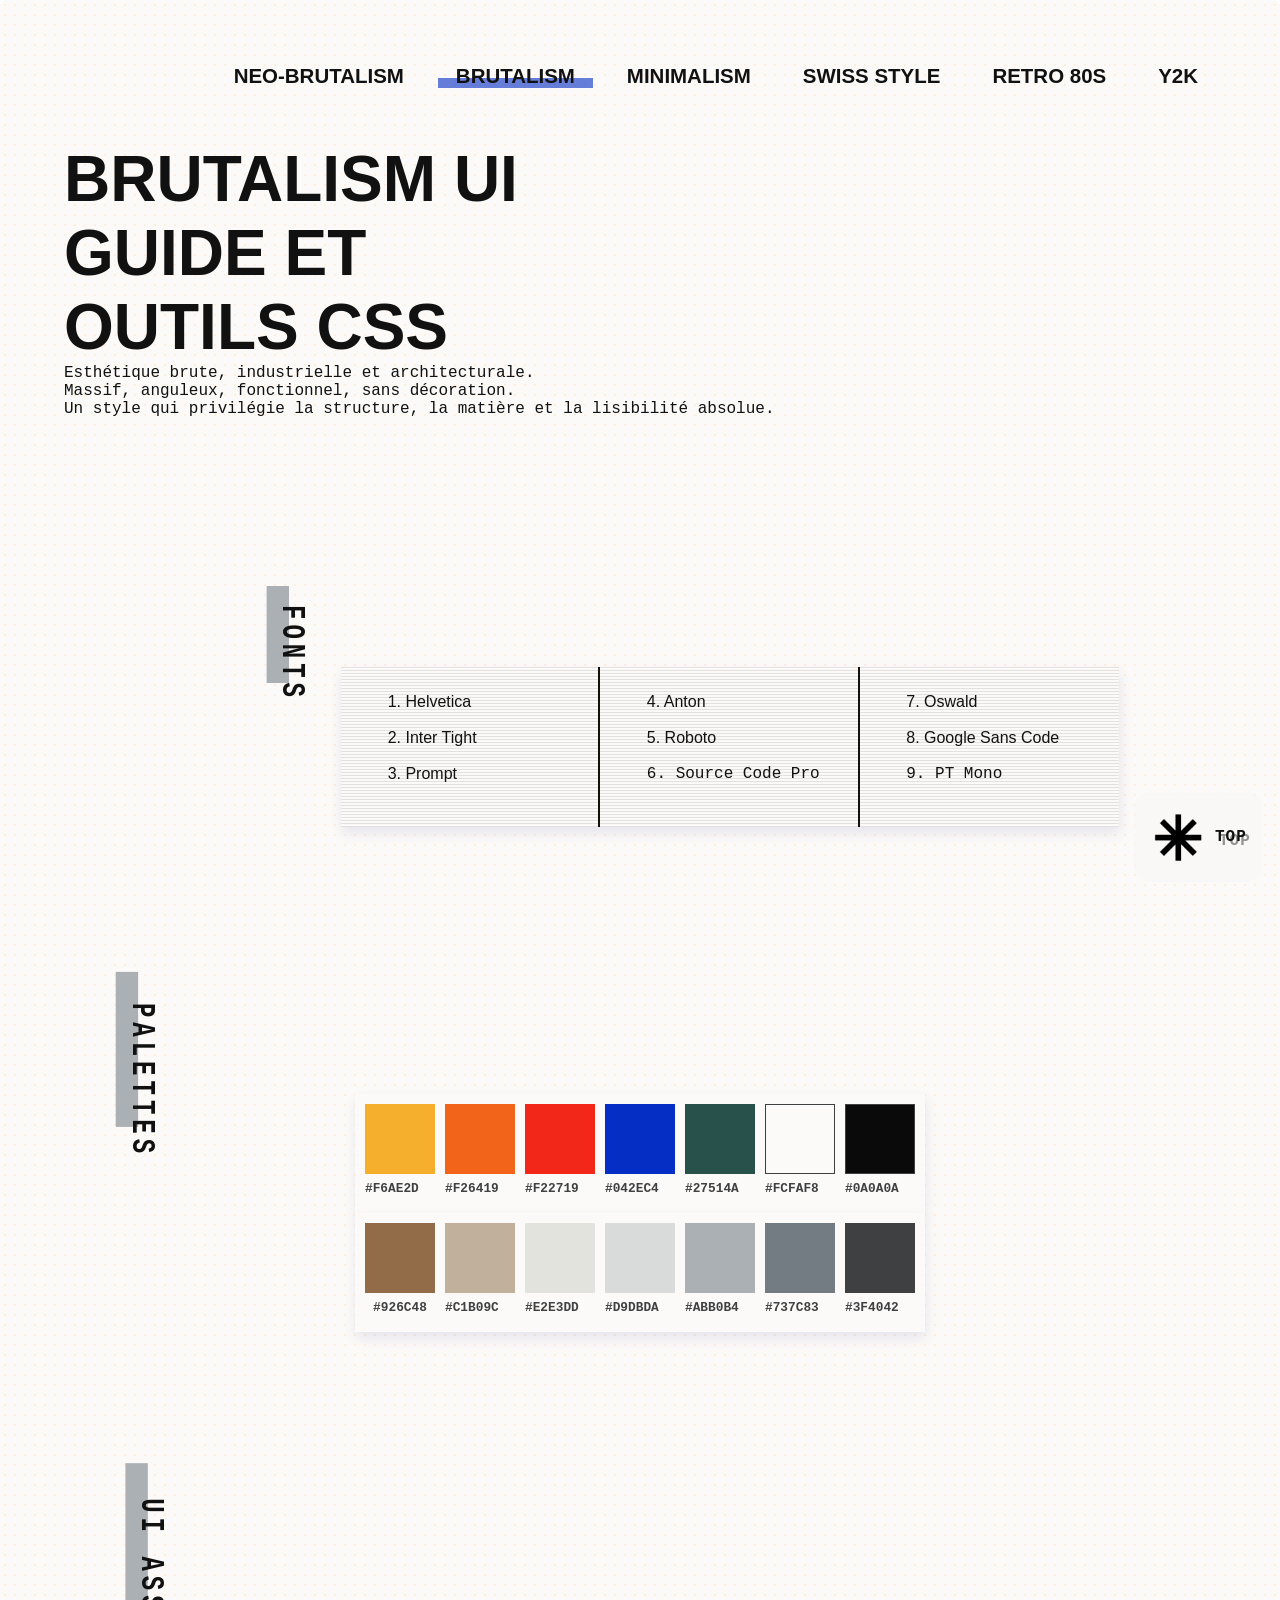
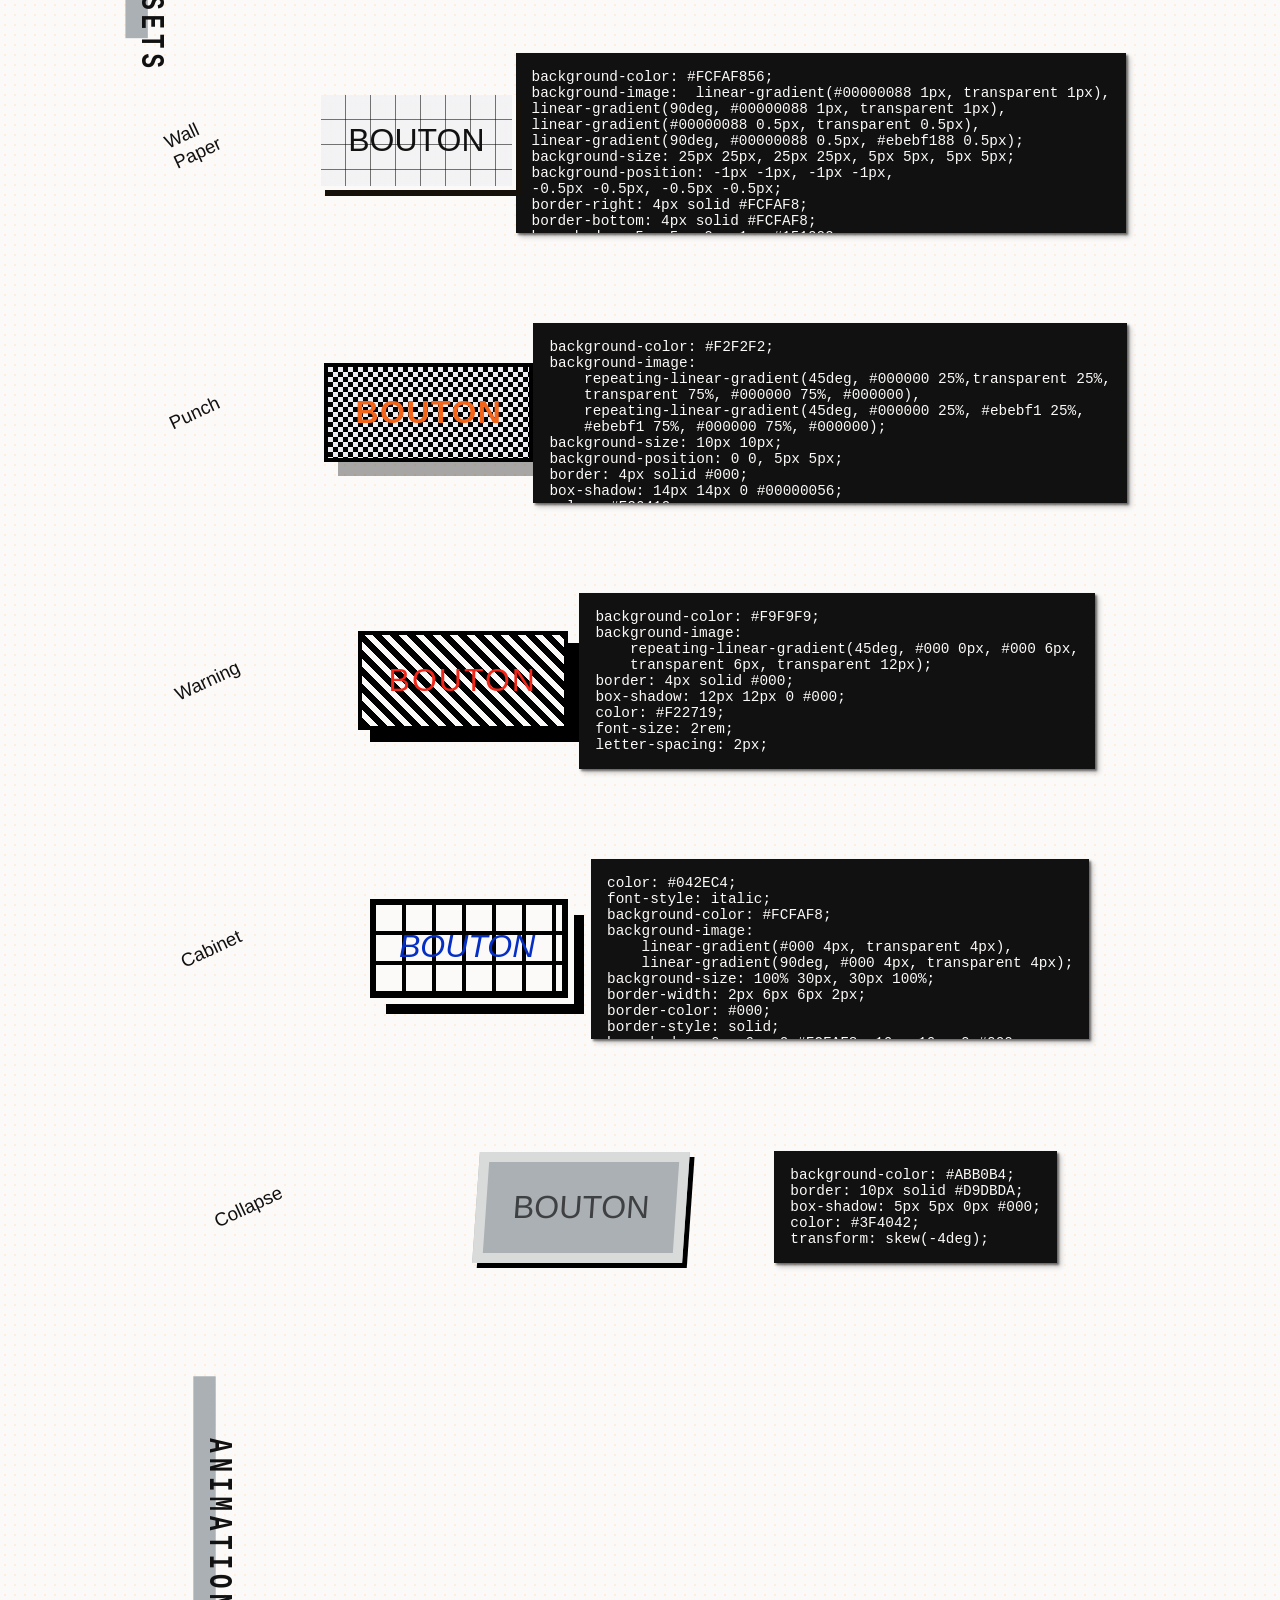
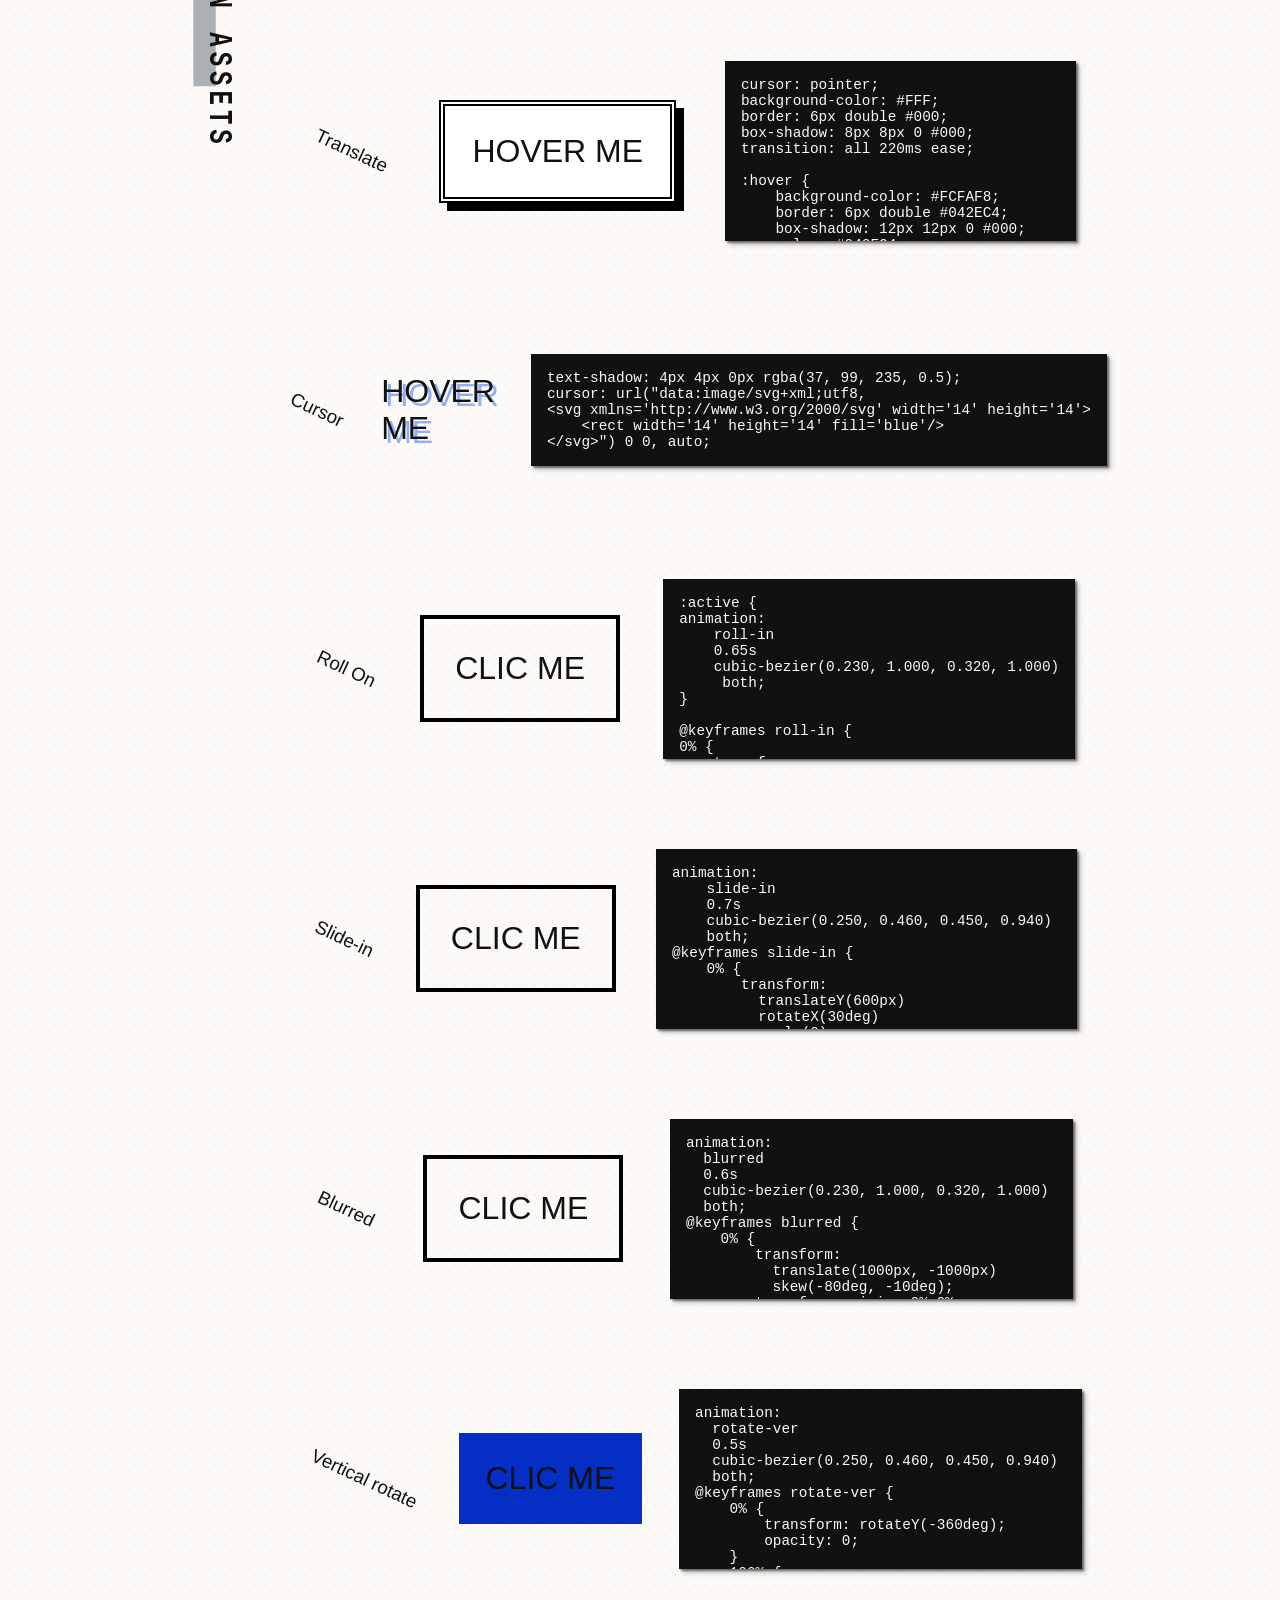
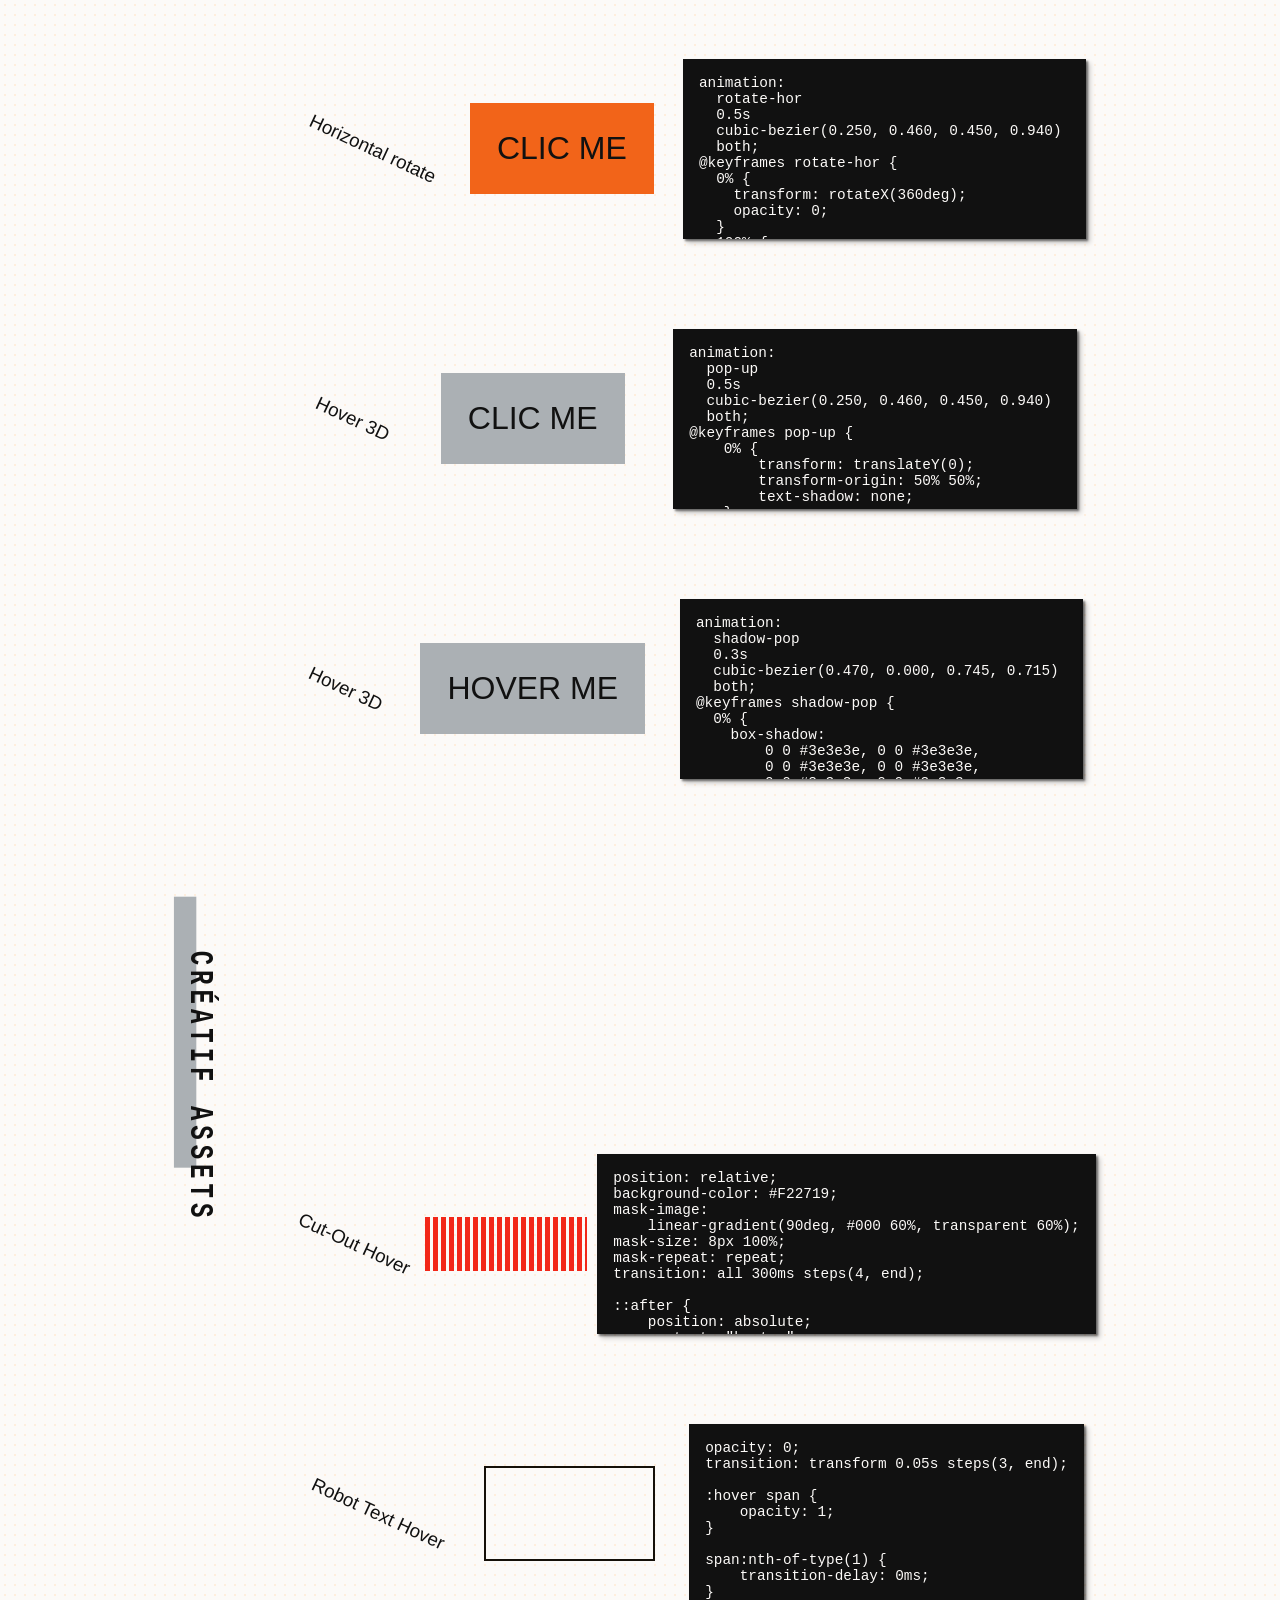
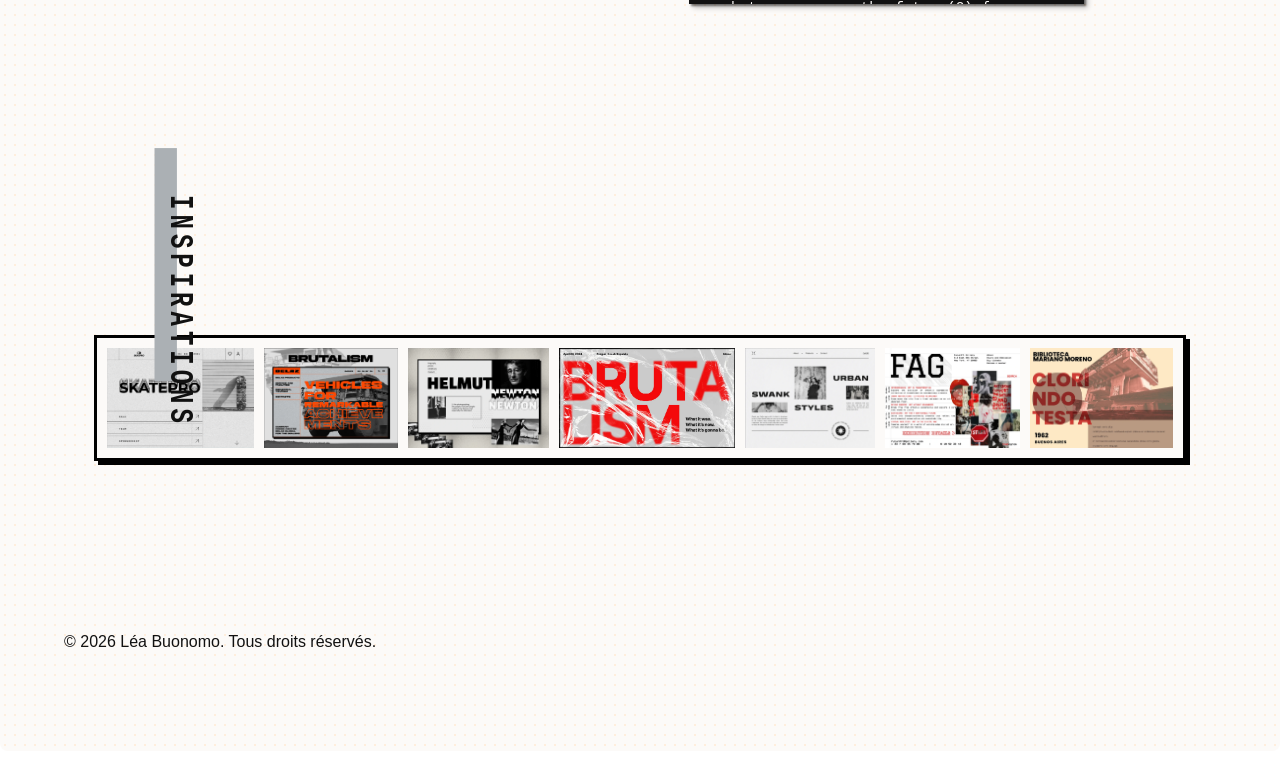
==== brutalism/brutalism.html @ 37f57606 "Première version" ====
<!DOCTYPE html>
<html lang="fr">
<head>
    <meta charset="UTF-8">
    <meta name="viewport" content="width=device-width, initial-scale=1.0">
    <meta name="referrer" content="strict-origin-when-cross-origin">

    <meta http-equiv="X-XSS-Protection" content="1; mode=block">
    <meta http-equiv="Content-Security-Policy" content="default-src 'self'; img-src 'self' data: https:; style-src 'self' 'unsafe-inline' https://fonts.googleapis.com; font-src 'self' https://fonts.gstatic.com; script-src 'self' 'unsafe-inline';">
    <meta http-equiv="X-Frame-Options" content="DENY">
    <meta http-equiv="X-Content-Type-Options" content="nosniff">

    <!-- SEO -->
    <meta name="description" content="Guide Brutalism pour webdesigners et developpeurs. Fonts massives, palettes industrielles, UI assets en CSS, animations brutales, motifs geometriques et section inspiration pour creer des interfaces brutes, structurees et impactantes.">
    <meta name="keywords" content="brutalism, brutalism css, brutalism ui, brutalism design, brutalist ui, brutalist css, design system brutalism">
    <meta name="robots" content="index, follow">
    <meta name="author" content="Lea Buonomo">

    <script type="application/ld+json">
    {
        "@context": "https://schema.org",
        "@type": "WebPage",
        "name": "Brutalism Design Guide",
        "description": "Guide Brutalism pour webdesigners et developpeurs. Fonts massives, palettes industrielles, UI assets en CSS, animations brutales, motifs geometriques et section inspiration pour creer des interfaces brutes, structurees et impactantes.",
        "url": ""
    }
    </script>

    <!-- Open Graph -->
    <meta property="og:title" content="Brutalism Design Guide">
    <meta property="og:description" content="Ressource complete pour webdesigners et developpeurs. Typographies, palettes, UI et principes du style Brutalism.">
    <meta property="og:type" content="website">
    <meta property="og:image" content="../assets/preview-brutalism.jpg">
    <!-- Twitter Card -->
    <meta name="twitter:card" content="summary_large_image">

    <!-- Favicon -->
    <link rel="icon" type="image/webp" href="../assets/apple-touch-icon.webp">
    
    <!-- Preconnexion Google Fonts -->
    <link rel="preconnect" href="https://fonts.googleapis.com">
    <link rel="preconnect" href="https://fonts.gstatic.com" crossorigin>
    <!-- Google Fonts -->
    <link href="https://fonts.googleapis.com/css2?family=Google+Sans+Code:wght@300..800&family=Inter+Tight:wght@100..900&family=Prompt:wght@100..900&family=Anton&family=Roboto:wght@100..900&family=Source+Code+Pro:wght@200..900&family=Oswald:wght@200..700&family=PT+Mono&display=swap" rel="stylesheet">

    <link rel="stylesheet" href="../style.css">
    <link rel="stylesheet" href="../brutalism/brutalismVariables.css">
    <link rel="stylesheet" href="../brutalism/brutalism.css">
    <title>Brutalism UI Guide et outils CSS</title>
</head>
<body>
    <a href="#main" class="skip-link">Aller au contenu</a>

    <div id="top" class="site-container brutalism-container">
        <nav role="navigation" aria-label="Navigation principale">
            <div class="return">
                <a class="text-shadow" href="#top" aria-label="Retour à l’accueil">
                    <div class="inser-abstract">
                        <img src="../assets/cursor/boop7.png" alt="abstract" aria-hidden="true">
                    </div>Top
                </a>
            </div>
            <ul>
                <li class="nav-li"><a href="../index.html" rel="noopener noreferrer">Neo-Brutalism</a></li>
                <li class="nav-li stabilo"><a href="../brutalism/brutalism.html" rel="noopener noreferrer" aria-current="page">Brutalism</a></li>
                <li class="nav-li"><a href="../minimalism/minimalism.html" rel="noopener noreferrer">Minimalism</a></li>
                <li class="nav-li"><a href="../swissStyle/swissStyle.html" rel="noopener noreferrer">Swiss Style</a></li>
                <li class="nav-li"><a href="../retro/retro.html" rel="noopener noreferrer">Retro 80s</a></li>
                <li class="nav-li"><a href="../y2k/y2k.html" rel="noopener noreferrer">Y2K</a></li>
            </ul>
        </nav>

        <main class="main" id="main" role="main">
            <header class="header" id="content">
                <h1 class="header-title">Brutalism UI Guide et outils CSS</h1>
                <p class="header-description">Esthétique brute, industrielle et architecturale.</p>
                <p class="header-description">Massif, anguleux, fonctionnel, sans décoration.</p>
                <p class="header-description">Un style qui privilégie la structure, la matière et la lisibilité absolue.</p>
            </header>

            <!-- FONTS -->
            <section class="section-fonts">
                <h2 class="section-title-brutalism stabilo-title">Fonts</h2>
                <div class="grid-font">
                    <!-- x3 cols -->
                    <div class="setOne">
                        <ul>
                            <li class="setOne-li helvetica">1. Helvetica</li>
                            <li class="setOne-li montserrat">2. Inter Tight</li>
                            <li class="setOne-li proxima">3. Prompt</li>
                        </ul>
                    </div>

                    <div class="setTwo">
                        <ul>
                            <li class="setTwo-li anton">4. Anton</li>
                            <li class="setTwo-li roboto">5. Roboto</li>
                            <li class="setTwo-li sourcePro">6. Source Code Pro</li>
                        </ul>
                    </div>

                    <div class="setThree">
                        <ul>
                            <li class="setThree-li oswald">7. Oswald</li>
                            <li class="setThree-li dmSans">8. Google Sans Code</li>
                            <li class="setThree-li ptMono">9. PT Mono</li>
                        </ul>
                    </div>
                </div>
            </section>

            <!-- PALETTES -->
            <section class="section-palettes">
                <h2 class="section-title-brutalism stabilo-title">Palettes</h2>

                <div class="grid-palettes grid-palettes-bis">
                    <div class="color-F6AE2D">
                        <div class="square-color" aria-hidden="true"></div>
                        <h3 class="title-color">#F6AE2D</h3>
                    </div>

                    <div class="color-F26419">
                        <div class="square-color" aria-hidden="true"></div>
                        <h3 class="title-color">#F26419</h3>
                    </div>

                    <div class="color-F22719">
                        <div class="square-color" aria-hidden="true"></div>
                        <h3 class="title-color">#F22719</h3>
                    </div>

                    <div class="color-042EC4">
                        <div class="square-color" aria-hidden="true"></div>
                        <h3 class="title-color">#042EC4</h3>
                    </div>

                    <div class="color-27514A">
                        <div class="square-color" aria-hidden="true"></div>
                        <h3 class="title-color">#27514A</h3>
                    </div>

                    <div class="color-FCFAF8">
                        <div class="square-color" aria-hidden="true"></div>
                        <h3 class="title-color">#FCFAF8</h3>
                    </div>

                    <div class="color-0A0A0A">
                        <div class="square-color" aria-hidden="true"></div>
                        <h3 class="title-color">#0A0A0A</h3>
                    </div>
                </div>

                <div class="grid-palettes">
                    <!-- une ligne -->
                    <div class="color-926C48 box-color">
                        <div class="square-color" aria-hidden="true"></div>
                        <h3 class="title-color">#926C48</h3>
                    </div>

                    <div class="color-C1B09C">
                        <div class="square-color" aria-hidden="true"></div>
                        <h3 class="title-color">#C1B09C</h3>
                    </div>

                    <div class="color-E2E3DD">
                        <div class="square-color" aria-hidden="true"></div>
                        <h3 class="title-color">#E2E3DD</h3>
                    </div>

                    <div class="color-D9DBDA">
                        <div class="square-color" aria-hidden="true"></div>
                        <h3 class="title-color">#D9DBDA</h3>
                    </div>

                    <div class="color-ABB0B4">
                        <div class="square-color" aria-hidden="true"></div>
                        <h3 class="title-color">#ABB0B4</h3>
                    </div>

                    <div class="color-737C83">
                        <div class="square-color" aria-hidden="true"></div>
                        <h3 class="title-color">#737C83</h3>
                    </div>

                    <div class="color-3F4042">
                        <div class="square-color" aria-hidden="true"></div>
                        <h3 class="title-color">#3F4042</h3>
                    </div>
                </div>
            </section>
            
            <!-- UI ASSETS -->
            <section class="section-UI">
                <h2 class="section-title-brutalism stabilo-title">UI Assets</h2>
                <!-- Paper -->
                <div class="container-code">
                    <h3 class="manrope">Wall Paper</h3>
                    <div class="wall-paper wall">Bouton</div>
                    <pre class="code-ui">background-color: #FCFAF856;
background-image:  linear-gradient(#00000088 1px, transparent 1px),
linear-gradient(90deg, #00000088 1px, transparent 1px),
linear-gradient(#00000088 0.5px, transparent 0.5px),
linear-gradient(90deg, #00000088 0.5px, #ebebf188 0.5px);
background-size: 25px 25px, 25px 25px, 5px 5px, 5px 5px;
background-position: -1px -1px, -1px -1px,
-0.5px -0.5px, -0.5px -0.5px;
border-right: 4px solid #FCFAF8;
border-bottom: 4px solid #FCFAF8;
box-shadow: 5px 5px 0px 1px #151009;
-webkit-backdrop-filter: blur(4px);
backdrop-filter: blur(4px);</pre>
                </div>

                <!-- Punch -->
                <div class="container-code">
                    <h3 class="manrope">Punch</h3>
                    <div class="wall-punch wall">Bouton</div>
                    <pre class="code-ui">background-color: #F2F2F2;
background-image:
    repeating-linear-gradient(45deg, #000000 25%,transparent 25%,
    transparent 75%, #000000 75%, #000000),
    repeating-linear-gradient(45deg, #000000 25%, #ebebf1 25%,
    #ebebf1 75%, #000000 75%, #000000);
background-size: 10px 10px;
background-position: 0 0, 5px 5px;
border: 4px solid #000;
box-shadow: 14px 14px 0 #00000056;
color: #F26419;</pre>
                </div>

                <!-- Warning -->
                <div class="container-code">
                    <h3 class="manrope">Warning</h3>
                    <div class="wall-warning wall">Bouton</div>
                    <pre class="code-ui">background-color: #F9F9F9;
background-image:
    repeating-linear-gradient(45deg, #000 0px, #000 6px,
    transparent 6px, transparent 12px);
border: 4px solid #000;
box-shadow: 12px 12px 0 #000;
color: #F22719;
font-size: 2rem;
letter-spacing: 2px;</pre>
                </div>

                <!-- Cabinet -->
                <div class="container-code">
                    <h3 class="manrope">Cabinet</h3>
                    <div class="wall-cabinet wall">Bouton</div>
                    <pre class="code-ui">color: #042EC4;
font-style: italic;
background-color: #FCFAF8;
background-image:
    linear-gradient(#000 4px, transparent 4px),
    linear-gradient(90deg, #000 4px, transparent 4px);
background-size: 100% 30px, 30px 100%;
border-width: 2px 6px 6px 2px;
border-color: #000;
border-style: solid;
box-shadow: 6px 6px 0 #FCFAF8, 16px 16px 0 #000;</pre>
                </div>

                <!-- Collapse -->
                <div class="container-code">
                    <h3 class="manrope">Collapse</h3>
                    <div class="wall-collapse wall">Bouton</div>
                    <pre class="code-ui">background-color: #ABB0B4;
border: 10px solid #D9DBDA;
box-shadow: 5px 5px 0px #000;
color: #3F4042;
transform: skew(-4deg);</pre>
                </div>
            </section>

            <!-- ANIMATION ASSETS -->
            <section class="section-animation">
                <h2 class="section-title-brutalism stabilo-title">Animation Assets</h2>
                <!-- Translate -->
                <div class="container-code">
                    <h3>Translate</h3>
                    <div class="wall-translate wall">Hover me</div>
                    <pre class="code-ui">cursor: pointer;
background-color: #FFF;
border: 6px double #000;
box-shadow: 8px 8px 0 #000;
transition: all 220ms ease;

:hover {
    background-color: #FCFAF8;
    border: 6px double #042EC4;
    box-shadow: 12px 12px 0 #000;
    color: #042EC4;
    transform: translate(-2px, -2px);
}</pre>
                </div>

                <!-- Cursor -->
                <div class="container-code">
                    <h3 class="manrope">Cursor</h3>
                    <div class="wall-cursor wall">Hover me</div>
                    <pre class="code-ui">text-shadow: 4px 4px 0px rgba(37, 99, 235, 0.5);
cursor: url("data:image/svg+xml;utf8,
&lt;svg xmlns='http://www.w3.org/2000/svg' width='14' height='14'&gt;
    &lt;rect width='14' height='14' fill='blue'/&gt;
&lt;/svg&gt;") 0 0, auto;</pre>
                </div>

                <!-- Roll -->
                <div class="container-code">
                    <h3 class="manrope">Roll On</h3>
                    <div class="wall-roll wall">Clic me</div>
                    <pre class="code-ui">:active {
animation: 
    roll-in 
    0.65s 
    cubic-bezier(0.230, 1.000, 0.320, 1.000)
     both;
}

@keyframes roll-in {
0% {
    transform: 
      translateX(-1000px) rotate(-720deg);
    filter: blur(50px);
    opacity: 0;
}
100% {
    transform: 
      translateX(0) rotate(0deg);
    filter: blur(0);
    opacity: 1;
}
}</pre>
                </div>

                <!-- slide-in -->
                <div class="container-code">
                    <h3 class="manrope">Slide-in</h3>
                    <div class="wall-slide wall">Clic me</div>
                    <pre class="code-ui">animation: 
    slide-in 
    0.7s 
    cubic-bezier(0.250, 0.460, 0.450, 0.940) 
    both;
@keyframes slide-in {
    0% {
        transform: 
          translateY(600px) 
          rotateX(30deg) 
          scale(0);
        transform-origin: 50% 100%;
        opacity: 0;
    }
    100% {
        transform: 
          translateY(0) rotateX(0) scale(1);
        transform-origin: 50% -1400px;
        opacity: 1;
    }
}</pre>
                </div>

                <!-- Blurred -->
                <div class="container-code">
                    <h3 class="manrope">Blurred</h3>
                    <div class="wall-blurred wall">Clic me</div>
                    <pre class="code-ui">animation: 
  blurred 
  0.6s 
  cubic-bezier(0.230, 1.000, 0.320, 1.000) 
  both;
@keyframes blurred {
    0% {
        transform: 
          translate(1000px, -1000px) 
          skew(-80deg, -10deg);
        transform-origin: 0% 0%;
        filter: blur(40px);
        opacity: 0;
    }
    100% {
        transform: 
          translate(0, 0) 
          skew(0deg, 0deg);
        transform-origin: 50% 50%;
        filter: blur(0);
        opacity: 1;
    }
}</pre>
                </div>

                <!-- Vertical rotate -->
                <div class="container-code">
                    <h3 class="manrope">Vertical rotate</h3>
                    <div class="wall-vert wall">Clic me</div>
                    <pre class="code-ui">animation: 
  rotate-ver 
  0.5s 
  cubic-bezier(0.250, 0.460, 0.450, 0.940) 
  both;
@keyframes rotate-ver {
    0% {
        transform: rotateY(-360deg);
        opacity: 0;
    }
    100% {
        transform: rotateY(0deg);
        opacity: 1;
    }
}</pre>
                </div>
                
                <!-- Horizontal rotate -->
                <div class="container-code">
                    <h3 class="manrope">Horizontal rotate</h3>
                    <div class="wall-hor wall">Clic me</div>
                    <pre class="code-ui">animation: 
  rotate-hor 
  0.5s 
  cubic-bezier(0.250, 0.460, 0.450, 0.940) 
  both;
@keyframes rotate-hor {
  0% {
    transform: rotateX(360deg);
    opacity: 0;
  }
  100% {
    transform: rotateX(0deg);
    opacity: 1;
  }
}</pre>
                </div>

                <!-- Text 3D -->
                <div class="container-code">
                    <h3 class="manrope">Hover 3D</h3>
                    <div class="wall-up wall">Clic me</div>
                    <pre class="code-ui">animation: 
  pop-up 
  0.5s 
  cubic-bezier(0.250, 0.460, 0.450, 0.940) 
  both;
@keyframes pop-up {
    0% {
        transform: translateY(0);
        transform-origin: 50% 50%;
        text-shadow: none;
    }
    100% {
        transform: translateY(50px);
        transform-origin: 50% 50%;
        text-shadow: 0 1px 0 #F6AE2D,
        0 2px 0 #F6AE2D, 0 3px 0 #F6AE2D,
        0 4px 0 #F6AE2D, 0 5px 0 #F6AE2D,
        0 6px 0 #F6AE2D, 0 7px 0 #F6AE2D,
        0 8px 0 #F6AE2D, 0 9px 0 #F6AE2D,
        0 50px 30px rgba(0, 0, 0, 0.3);
    }
}</pre>
                </div>

                <!-- Up 3D -->
                <div class="container-code">
                    <h3 class="manrope">Hover 3D</h3>
                    <div class="wall-3d wall">Hover me</div>
                    <pre class="code-ui">animation: 
  shadow-pop 
  0.3s 
  cubic-bezier(0.470, 0.000, 0.745, 0.715) 
  both;
@keyframes shadow-pop {
  0% {
    box-shadow: 
        0 0 #3e3e3e, 0 0 #3e3e3e,
        0 0 #3e3e3e, 0 0 #3e3e3e,
        0 0 #3e3e3e, 0 0 #3e3e3e,
        0 0 #3e3e3e, 0 0 #3e3e3e;
    transform: 
      translateX(0) translateY(0);
  }
  100% {
    box-shadow: 
        1px -1px #3e3e3e, 2px -2px #3e3e3e,
        3px -3px #3e3e3e, 4px -4px #3e3e3e,
        5px -5px #3e3e3e, 6px -6px #3e3e3e,
        7px -7px #3e3e3e, 8px -8px #3e3e3e;
    transform: 
      translateX(-8px) translateY(8px);
  }
}</pre>
                </div>
            </section>

            <!-- CREATIF ASSETS -->
            <section class="section-animation">
                <h2 class="section-title-brutalism stabilo-title">Créatif Assets</h2>
                <!-- Cut-Out Hover -->
                <div class="container-code">
                    <h3>Cut-Out Hover</h3>
                    <div class="cutOut-crea wall"></div>
                    <pre class="code-ui">position: relative;
background-color: #F22719;
mask-image: 
    linear-gradient(90deg, #000 60%, transparent 60%);
mask-size: 8px 100%;
mask-repeat: repeat;
transition: all 300ms steps(4, end);

::after {
    position: absolute;
    content: "bouton";
    top: 50%;
    text-align: center;
    color: #042EC4;
    opacity: 0;
    transform: translateY(-50%);
    transition: all 300ms linear;
}

:hover::after {
    opacity: 1;
}

:hover {
    transform: skew(-4deg) scale(1.12);
}</pre>
                </div>
                <!-- Robot text  -->
                <div class="container-code">
                    <h3>Robot Text Hover</h3>
                    <div class="robot-crea wall">
                        <span>R</span><span>O</span><span>B</span><span>O</span><span>T</span> 
                    </div>
                    <pre class="code-ui">opacity: 0;
transition: transform 0.05s steps(3, end);

:hover span {
    opacity: 1;
}

span:nth-of-type(1) {
    transition-delay: 0ms;
}
.robot-crea span:nth-of-type(2) {
    transition-delay: 100ms;
}
.robot-crea span:nth-of-type(3) {
    transition-delay: 200ms;
}
.robot-crea span:nth-of-type(4) {
    transition-delay: 300ms;
}
.robot-crea span:nth-of-type(5) {
    transition-delay: 400ms;
}</pre>
                </div>
            </section>

            <!-- INSPIRATIONS -->
            <section class="section-inspirations">
                <h2 class="section-title-brutalism stabilo-title">Inspirations</h2>
                <ul class="grid-inspirations">
                    <!-- une ligne -->
                    <li class="square-inspi">
                        <img src="../assets/brutalism_inspi/brutalism1.webp" loading="lazy" alt="Image webdesign avec grain">
                    </li>

                    <li class="square-inspi">
                        <img src="../assets/brutalism_inspi/brutalism2.webp" loading="lazy" alt="Image webdesign gris et orange">
                    </li>

                    <li class="square-inspi">
                        <img src="../assets/brutalism_inspi/brutalism3.webp" loading="lazy" alt="Image webdesign Helmut Newton">
                    </li>

                    <li class="square-inspi">
                        <img src="../assets/brutalism_inspi/brutalism4.webp" loading="lazy" alt="Image webdesign effet plastifié">
                    </li>

                    <li class="square-inspi">
                        <img src="../assets/brutalism_inspi/brutalism5.webp" loading="lazy" alt="Image webdesign très simple">
                    </li>

                    <li class="square-inspi">
                        <img src="../assets/brutalism_inspi/brutalism6.webp" loading="lazy" alt="Image collage et texte mis en avant">
                    </li>

                    <li class="square-inspi">
                        <img src="../assets/brutalism_inspi/brutalism7.webp" loading="lazy" alt="Image type PowerPoint">
                    </li>
                </ul>
            </section>
        </main>
        <footer class="footer" role="contentinfo">
            <p class="footer-text">&copy; <script>document.write(new Date().getFullYear())</script> Léa Buonomo. Tous droits réservés.</p>
        </footer>
    </div>
</body>
</html>
---- style.css ----
.neobrutalism-container a:focus-visible {
    outline: 3px solid #000;
    outline-offset: 4px;
}

/* reset */
* {
    margin: 0;
    padding: 0;
    color: inherit;
    box-sizing: border-box;
    scroll-behavior: smooth;
}
html {
    width: 100dvw;   
}
body {
    height: max-content;
    width: 100dvw;
    overflow-x: hidden;
    position: relative;

    --sb-track-color: var(--color-151009);
    --sb-thumb-color: var(--color-8de902);
    --sb-size: 16px;
}
    body::-webkit-scrollbar, pre::-webkit-scrollbar {
        width: var(--sb-size);
    }

    body::-webkit-scrollbar-track, pre::-webkit-scrollbar-track {
        background: var(--sb-track-color);
    }

    body::-webkit-scrollbar-thumb, pre::-webkit-scrollbar-thumb {
        background: var(--sb-thumb-color);
        border-radius: 4px;
    }

.skip-link {
    position: absolute;
    top: -1000px;
    left: -1000px;
    height: 1px;
    width: 1px;
    overflow: hidden;
    clip: rect(0 0 0 0);
    white-space: nowrap;
}

.skip-link:focus {
    position: fixed;
    top: 10px;
    left: 10px;
    height: auto;
    width: auto;
    padding: 8px 14px;
    background: #000;
    color: #fff;
    font-size: 14px;
    z-index: 9999;
    clip: auto;
    white-space: normal;
    border-radius: 4px;
}

li, a {
    list-style: none;
    text-decoration: none;
    font-family: "IBM Plex Sans", sans-serif;
    white-space: nowrap;
}

.site-container {
    min-height: 100vh;
    height: max-content;
    width: 100%;    
    position: relative;
    background-color: var(--color-dcebfe);
    background-size: 70px 70px;
    background-image: linear-gradient(90deg, #80808033 1px, #0000 0), linear-gradient(#80808033 1px, #0000 0);
    color: #111;
    padding: 5% 8% 0 8%;
    display: flex;
    flex-direction: column;
}
/* NAV */
.return  {
    width: 10vw;
    position: fixed;
    bottom: 2vh;
    right: 2vh;
    display: flex;
    align-items: center;
    justify-content: space-between;
    text-transform: uppercase;
    padding: 1vh;
    z-index: 6; 
    background: rgba(220, 235, 254, 0.1);
    -webkit-backdrop-filter: blur(4px);
    backdrop-filter: blur(4px);
    border-radius: 16px;
}
.return a {
    display: flex;
    align-items: center;
    justify-content: space-between;
    width: 8vw;
    cursor: pointer;    
}
.stabilo {
    background: linear-gradient(transparent 60%, #00C2FF 60%);
}
    .inser-abstract {
        width: 10vh;
        height: 8vh;
    }
        .inser-abstract img {
            height: 100%;
        }
nav ul {
    display: flex;
    align-items: center;
    justify-content: flex-end;
    gap: 1rem;
}
    .nav-li {
        font-size: 1.6vw;
        position: relative;
        font-weight: 600;
        text-transform: uppercase;
    }
    .nav-li::after {
        position: absolute;
        top: 45%;
        left: 0;
        content: "";
        width: 0%;
        height: 4px;
        background-color: #111;
        pointer-events: none;
        transition: all 200ms linear;
    }
    .nav-li:hover::after {
        width: 100%;
    }
    .nav-li a {
        padding: 2vh;
        cursor: pointer;
    }

/* HEADER */
header {
    padding: 6vh 0;
    font-family: "JetBrains Mono", sans-serif;
}
/* TITLE */
h1 {
    font-size: 4rem;
    width: max-content;
    max-width: 40vw;
    font-family: "Barlow Condensed", sans-serif;
    text-transform: uppercase;
}
h3 {
    font-family: "IBM Plex Sans", sans-serif;
}
/* SECTIONS */
section {
    margin-top: 6rem;
    padding: 10px 0;
}
/* SECTION FONTS */
.grid-font {
    width: 70%;
    margin: 0 auto;
    color: #111;
    gap: 2vh;
    display: grid;
    grid-template-rows: 1fr;
    grid-template-columns: repeat(3, 1fr);
}
    .setOne, .setTwo, .setThree {
        padding: 10%;
        display: flex;
        align-items: center;
        justify-content: center;
        background-color: var(--color-fcfaf8);
        border: 3px solid #000;
        box-shadow: 4px 4px 0px #000;
        width: 100%;
    }
    .setOne ul, .setTwo ul, .setThree ul {
        width: 80%;
    }
        .setOne-li, .setTwo-li, .setThree-li {
            height: 4vh;
            width: max-content;            
            cursor: pointer;
            transition: all 440ms ease;
        }
            .setOne-li:hover {
                background-color: var(--color-00aae8);
                font-size: 24px;
            }
            .setTwo-li:hover {
                background-color: var(--color-4eb518);
                font-size: 24px;
            }
            .setThree-li:hover {
                background-color: var(--color-e9027b);
                font-size: 24px;
            }
/* FONTS */
.space-grotesk {
    font-family: "Space Grotesk", sans-serif;    
}
.inter {
    font-family: "Inter", sans-serif;
}
.manrope {
    font-family: "Manrope", sans-serif;
}
.barlow-condensed {
    font-family: "Barlow Condensed", sans-serif;
}
.abril-fatface {
    transform: scaleY(0.8);
    font-family: "Abril Fatface", serif;
}
.ibm-plex-sans {
    font-family: "IBM Plex Sans", sans-serif;
}
.archivo-black {
    font-family: "Archivo Black", sans-serif;
}
.work-sans {
    font-family: "Work Sans", sans-serif;
}
.jetbrains-mono {
    font-family: "JetBrains Mono", sans-serif;
}

/* SECTION PALETTES */
.section-title {
    padding: 0 2%;
    cursor: default;
    position: relative;
    width: max-content;
    transition: all 400ms linear;
}
.section-title::after {
    position: absolute;
    top: 45%;
    left: 0;
    content: "";
    width: 100%;
    height: 4px;
    background-color: #111;
    transition: all 400ms linear;
}
.section-title:hover::after {
    width: 0%;
}
    .grid-palettes {
        width: max-content;
        height: max-content;
        display: flex;
        align-items: center;
        justify-content: center;
        gap: 0 10px;
        padding: 10px;
        margin: 0 auto;
        background-color: var(--color-fcfaf8);
        color: #111;
        border: 3px solid #000;
        box-shadow: 4px 4px 0px #000;
        overflow: visible;
    }
.box-color {
    display: flex;
    flex-direction: column;
    align-items: center;
    justify-content: space-around;
    overflow: visible;
}
    .color-E9027B .square-color {
        background-color: var(--color-e9027b);        
    }
        .color-E9027B .square-color::after {
            color: var(--color-fcfaf8);
        }    
        .color-E9027B .square-color:hover::after {
            content: "#fcfaf8";
        }
    .color-FB5600 .square-color {
        background-color: var(--color-fb5600);        
    }
        .color-FB5600 .square-color::after {
            color: var(--color-e9027b);
        }    
        .color-FB5600 .square-color:hover::after {
            content: "#e9027b";
        }        
    .color-FDD201 .square-color {
        background-color: var(--color-fdd201);        
    }
        .color-FDD201 .square-color::after {
            color: var(--color-00aae8);
        }    
        .color-FDD201 .square-color:hover::after {
            content: "#00aae8";
        } 
    .color-8DE902 .square-color {
        background-color: var(--color-8de902);        
    }
        .color-8DE902 .square-color::after {
            color: var(--color-4eb518);
        }    
        .color-8DE902 .square-color:hover::after {
            content: "#4eb518";
        } 
    .color-4EB518 .square-color {
        background-color: var(--color-4eb518);        
    }
        .color-4EB518 .square-color::after {
            color: var(--color-8de902);
        }    
        .color-4EB518 .square-color:hover::after {
            content: "#8de902";
        } 
    .color-5294FF .square-color {
        background-color: var(--color-5294ff);        
    }
        .color-5294FF .square-color::after {
            color: var(--color-dcebfe);
        }    
        .color-5294FF .square-color:hover::after {
            content: "#dcebfe";
        } 
    .color-00AAE8 .square-color {
        background-color: var(--color-00aae8);        
    }
        .color-00AAE8 .square-color::after {
            color: var(--color-fdd201);
        }    
        .color-00AAE8 .square-color:hover::after {
            content: "#fdd201";
        } 
    .color-DCEBFE .square-color {
        background-color: var(--color-dcebfe);        
    }
       .color-DCEBFE .square-color::after {
            color: var(--color-5294ff);
        }    
        .color-DCEBFE .square-color:hover::after {
            content: "#5294ff";
        }  
    .color-151009 .square-color {
        background-color: var(--color-151009);        
    }
        .color-151009 .square-color::after {
            color: var(--color-8de902);
        }    
        .color-151009 .square-color:hover::after {
            content: "#8de902";
        } 
    .color-FCFAF8 .square-color {
        border: 1px solid;
        background-color: var(--color-fcfaf8);        
    }
        .color-FCFAF8 .square-color::after {
            color: var(--color-fb5600);
        }    
        .color-FCFAF8 .square-color:hover::after {
            content: "#fb5600";
        }  

    .square-color {
        overflow: visible;
        position: relative;
        border-radius: 50%;
        padding: 10%;        
        width: 70px;
        height: 70px;
        cursor: pointer;
        transition: all 440ms ease;
        font-family: "Archivo Black", sans-serif;
        font-size: 50%;
        font-weight: 700;
    }
    .square-color::after {
        position: absolute;
        width: 100%;
        top: 50%;
        left: 0;
        text-align: center;
        transform: translateY(-50%);
    }
    .square-color:hover {
        z-index: 2;
        transform: scale(2);
    }
    .title-color {
        padding: 10% 0;
        font-size: 80%;
    }

/* UI */
.grid-ui {
    height: max-content;
    background-color: var(--color-fcfaf8);
    color: #111;
    gap: 10%;
    width: 100%;
    display: grid;
    grid:
        "ui-view ui-settings" 1fr
        / 1fr 1fr;
}
    .square-ui {
        padding: 10%;        
        border: 3px solid #000;
        box-shadow: 4px 4px 0px #000;
    }
.ui-view { grid-area: ui-view; }
.ui-settings { grid-area: ui-settings; }
/* ASSETS */
.container-code {
    margin: 2vh 0;
    position: relative;
    width: 90%;
    height: max-content;
    display: flex;
    align-items: center;
    justify-content: space-around;
    /* display: grid;
    grid-template-rows: 1fr;
    grid-template-columns: 15% 40% 45%; */
    overflow: visible;
}
.section-title {
    line-height: 50px;
    text-transform: uppercase;
    font-family: "JetBrains Mono", sans-serif;
}
    .container-code h3 {
        margin: 10%;
        transform: rotate(-25deg);
        font-weight: 400;
    }
    .section-animation .container-code h3 {
        transform: rotate(25deg);
        font-family: "manrope", sans-serif;
    }
    /* Border */
    .border-view, .border-view-two {
        display: flex;
        align-items: center;
        justify-content: center;
        font-family: "Archivo Black", sans-serif;
        border: 3px solid #000;
        box-shadow: 4px 4px 0px #000;
    }
    .border-view {
        width: 20%;
        margin-right: 10%;
        height: 10vh;
        background-color: var(--color-fcfaf8);        
    }
    .border-view-two {
        position: absolute;
        bottom: 20%;
        left: 30%;
        padding: 2%;
        background-color:var(--color-e9027b);
        z-index: 2;
    }
    /* Background */
    .background-view {
        width: 10%;
        height: 20vh;
        border: 3px solid #000;
        box-shadow: 4px 4px 0px #000;
        background-color: var(--color-fcfaf8);
        background-size: 20px 20px;
        background-image: linear-gradient(90deg, #80808043 1px, #0000 0), linear-gradient(#80808037 1px, #0000 0);
    }
    /* Shadow Hover */
    .hover-view {
        text-align: center;
        text-transform: uppercase;
        font-family: "manrope";
        cursor: pointer;
        width: 15%;
        height: 15vh;
        background-color: var(--color-5294ff);
        transition: transform 0.15s ease, box-shadow 0.15s ease;
        transform: translate(-2px, -2px);
        box-shadow: 6px 6px 0px #000;
        border: 3px solid #000;
    }
        .hover-view:hover {
            transform: translate(0, 0);
            box-shadow: 0px 0px 1px #000, 0 8px 22px 0 rgba(31, 38, 135, 0.1);
        }
    /* Shadow */
    .shadow-view {
        width: 25vh;
        height: 20vh;
        border-radius: 50%;
        background: rgba(220, 235, 254, 0.1);
        -webkit-backdrop-filter: blur(4px);
        backdrop-filter: blur(4px);
        border-radius: 16px;
        border: 0px solid rgba(255, 255, 255, 0.1);
        box-shadow: 0 8px 22px 0 rgba(31, 38, 135, 0.1);
    }
     /* Textured */
    .textured-view {
        text-align: center;
        text-transform: uppercase;
        font-weight: bold;
        font-family: "manrope";
        cursor: pointer;
        width: 20vh;
        height: 15vh;
        background-color: var(--color-4eb518);
        background-image: radial-gradient(var(--color-8de902) 1px, transparent 0);
        background-size: 10px 10px;
        border-radius: 8px;
        transition: all 0.15s ease;
    }
    .textured-view:hover {
        transform: translate(-4px, -4px);
        box-shadow: 6px 6px 0px #000;
    }
    /* outline */
    .outline-view {
        width: 15%;
        height: 15vh;

        outline: 3px solid #00C2FF;
        outline-offset: 3px;
        background-color: #00C2FF;
        border: 4px solid #000;
        border-radius: 4px;
    }
    /* text shadow */
    .textShadow-view {
        font-family: "JetBrains Mono", sans-serif;
        font-size: 1.55rem;
        text-shadow: 4px 4px 0px rgba(0, 0, 0, 0.7);
        font-weight: 900;
        letter-spacing: 1px;
        text-transform: uppercase;
    }
    /* text stroke */
    .stroke-view {
        font-family: "Abril Fatface", serif;
        color: transparent;
        font-size: 1.55rem;
        -webkit-text-stroke: 2px #000;
        font-weight: 800;
        letter-spacing: 2px;
    }
    /* Underline */
    .underline-view {
        width: 15%;
        height: 5vh;
        font-family: "Archivo Black";
        font-size: 1.55rem;
        text-decoration: none;
        border-bottom: 4px solid #000;
        padding-bottom: 2px;
        box-shadow: 0px 3px 0px var(--color-5294ff);
    }
    /* Offset border */
    .offsetBorder-view {
        width: 15%;
        height: 15vh;
        border: 3px solid #000;
        box-shadow: 6px 6px 0px #FF6811;
        background-color: var(--color-fcfaf8);
    }
    /* Grid */
    .grid-view {
        width: 15%;
        height: 15vh;
        background-image:
        linear-gradient(#000 2px, transparent 2px),
        linear-gradient(90deg, #000 2px, transparent 2px);
        background-size: 40px 40px;
        background-color: #FFF;
    }
    /* Rotation */
    .rotation-view {
        width: 15%;
        height: 15vh;
        transform: rotate(-2deg);
        border: 3px solid #000;
        box-shadow: 6px 6px 0px #000;
    }
    /* Stabilo */
    .stabilo-view {
        font-family: "JetBrains Mono";
        background: linear-gradient(transparent 50%, var(--color-e9027b) 60%);
        font-weight: 700;
    }
    /* offset shadow */
    .offShadow-view {
        text-transform: uppercase;
        font-family: "JetBrains Mono";
        box-shadow: 8px 8px 0px #000;
        border: 3px solid #000;
    }
    /* typographic */
    .typographic-view {
        padding: 1vh;
        font-family: "JetBrains Mono";
        padding: 20px;
        border: 4px solid #000;
        outline: 4px solid var(--color-8de902);
        outline-offset: -10px;
    }
    /* label */
    .label-view {
        width: 20vh;
        height: 15vh;
        padding: 1vh;
        font-family: "JetBrains Mono";
        background-color: transparent;
        border: 3px solid #000;
        border-right: none;
        border-bottom: none;
        padding: 4px 12px;
        font-weight: 800;
        text-transform: uppercase;
        letter-spacing: 1px;
        font-size: 1.8rem;
        line-height: 1;
    }
        /* code */
        .code-ui {
            width: auto;
            height: max-content;
            margin: 4vh 0;
            background-color: #111;
            box-shadow: 2px 2px 2px rgba(0, 0, 0, 0.5), 4px 4px 5px rgba(0, 0, 0, 0.2);
            color: var(--color-fcfaf8);
            padding: 1rem;
            border-radius: 8px;
            overflow: auto;
            max-height: 20vh;
            min-width: max-content;
            font-family: monospace;
            font-size: 0.9rem;
        }
/* ANIMATIONS */
.animation {
    cursor: pointer;
    display: flex;
    align-items: center;
    justify-content: center;
    font-family: "JetBrains Mono";
    border: 3px solid #000;
    box-shadow: 4px 4px 0px #000;
    width: 15vh;
    height: 10vh;    
}
/* wiggle */
.wiggle-animation:hover {
    animation: wiggle 0.25s ease-in-out;    
}
    @keyframes wiggle {
        0% { transform: translate(0,0) rotate(0deg); }
        20% { transform: translate(2px,-2px) rotate(1deg); }
        40% { transform: translate(-2px,2px) rotate(-1deg); }
        60% { transform: translate(1px,-1px) rotate(0.5deg); }
        80% { transform: translate(-1px,1px) rotate(-0.5deg); }
        100% { transform: translate(0,0) rotate(0deg); }
    }
/* jump */
.jump-animation {
    transition: transform 0.1s ease;
    transform: translateY(0);  
}
.jump-animation:hover {
  transform: translateY(-6px);
}
/* snap */
.snap-animation {
    transition: transform 0.05s linear; 
}
.snap-animation:active {
  transform: translate(4px,4px);
}
/* shake */
.shake-animation:hover {
    animation: brutal-shake 0.15s linear; 
}
@keyframes brutal-shake {
    0%, 100% { transform: translate(0,0); }
    25% { transform: translate(4px,0); }
    50% { transform: translate(-4px,0); }
    75% { transform: translate(4px,0); }
}
/* blink */
.blink-animation:hover {
    animation: hard-blink 0.6s steps(2, start) infinite;
}
@keyframes hard-blink {
    0%, 49% { opacity: 1; }
    50%, 100% { opacity: 0; }
}
/* glitch */
.glitch-animation {
    transition: all 0.1s cubic-bezier(.2,1.4,.4,1);
}
.glitch-animation:hover {
    animation: glitch 0.4s steps(2, end);
}
@keyframes glitch {
    0% { clip-path: inset(0 0 0 0); }
    20% { clip-path: inset(10% 0 0 0); }
    40% { clip-path: inset(0 0 20% 0); }
    60% { clip-path: inset(5% 0 10% 0); }
    80% { clip-path: inset(15% 0 5% 0); }
    100% { clip-path: inset(0 0 0 0); }
}
/* cursor */
.cursor-animation {
    cursor: url(https://s3-us-west-2.amazonaws.com/s.cdpn.io/9632/heart.svg), auto;
}
.cursor-animation:active {
    cursor: url(https://s3-us-west-2.amazonaws.com/s.cdpn.io/9632/heart.svg), auto;
}
/* flash */
.crack-animation {
    transition: all 0.1s cubic-bezier(.2,1.4,.4,1);
}
.crack-animation:hover {
    opacity: 0.8;
    transform: rotate(1deg) translate(4px,4px);
}
/* press */
.press-animation {
    transition: transform 0.05s linear;
}
.press-animation:active {
    transform: scale(0.92) rotate(1deg) translate(2px,2px);
    box-shadow: 1px 1px 2px #000;
}
/* Neon */
.neon-animation:hover {
    animation: neon 1.2s infinite;
}
@keyframes neon {
  0%, 18%, 22%, 25%, 53%, 57%, 100% { opacity: 1; }
  20%, 24%, 55% { opacity: 0; }
}

/* CREATIFS */
/* layers */
.layers-crea {
    filter: drop-shadow(4px 0px 0px #FF6811)
        drop-shadow(-4px 0px 0px #00C2FF);
}
/* mechanical */
.mechanical-crea:hover {
    animation: mech-step 0.25s steps(2, end);
}
@keyframes mech-step {
  0% { transform: translate(0,0); }
  33% { transform: translate(6px,0); }
  66% { transform: translate(6px,6px); }
  100% { transform: translate(0,6px); }
}
/* overprint */
.overprint-crea:hover {
    background-image: repeating-linear-gradient(
  to bottom,
  rgba(0,0,0,0.1) 0px,
  rgba(0,0,0,0.1) 1px,
  transparent 1px,
  transparent 3px)
}


/* INSPIRATIONS */
.grid-inspirations {
    width: max-content;
    height: max-content;
    display: flex;
    align-items: center;
    justify-content: center;
    gap: 0 10px;
    padding: 10px;
    margin: 10px auto;
    background-color: var(--color-fcfaf8);
    color: #111;
    border: 3px solid #000;
    box-shadow: 4px 4px 0px #000;
}
.square-inspi {
    cursor: pointer;
    height: 100px;
    transition: all 440ms ease;
}
    .square-inspi:hover {
        transform: scale(1.8);
        z-index: 6;
    }
    .square-inspi img {
        height: 100%;
    }


.footer {
    display: flex;
    align-items: flex-end;
    justify-content: flex-start;
    padding: 10vh 0 4vh 0;
}
.footer-text {
    font-family: var(--font-footer);
}


/* RESPONSIVE GLOBAL < 768px */
@media (max-width: 767px) {
    .site-container {
        padding: 10% 4% 0 4%;
        background-size: 35px 35px;
    }

    h1 {
        max-width: 85vw;
        font-size: 2.2rem;
        line-height: 1.2;
    }
    .section-title {
        font-size: 1.4rem;
        line-height: 2;
        padding: 0;
    }
    header {
        padding: 4vh 0;
    }

    li, a, p, h3 {
        font-size: 0.5rem;
    }

    .return {
        top: auto;
        bottom: 4vh;
        left: auto;
        right: 0;
        width: auto;
        height: max-content;
        padding: 0.6rem 1rem;
    }
    .return a {
        width: 30%;
        gap: 0;
        font-size: 2vh;
    }
    .inser-abstract {
        height: 6vh;
    }
    nav ul {
        gap: 1vw;
        margin-right: -1.5vw;
    }
    .nav-li a {
        font-size: 2.35vw;
        padding: 0.2rem;
        white-space: nowrap;
    }

    section {
        margin-top: 2rem;
    }
    .grid-font {
        width: 100%;
        grid-template-columns: 1fr;
        gap: 1.5rem;
    }
    .setOne, .setTwo, .setThree {
        width: 80%;
        justify-self: center;
        padding: 8%;
    }
    .setOne-li, .setTwo-li, .setThree-li {
        height: auto;
        font-size: 1rem;
    }

    .grid-palettes {
        flex-wrap: wrap;
        width: 100%;
        gap: 10px;
        padding: 10px;
    }
    .square-color {
        width: 55px;
        height: 55px;
        padding: 8%;
        font-size: 0.6rem;
    }
    .title-color {
        font-size: 0.8rem;
        padding: 5% 0;
    }

    .container-code {
        width: 100%;
        flex-wrap: wrap;
        gap: 1.5rem;
        justify-content: center;
        margin: 3vh 0;
    }
    .container-code h3 {
        margin: 0;
        font-size: 1.1rem;
        transform: none;
        text-align: right;
        width: 90%;
    }
    .section-animation .container-code h3 {
        transform: rotate(15deg);
        margin-bottom: 5vh;
    }

    .border-view,
    .border-view-two,
    .background-view,
    .hover-view,
    .shadow-view,
    .textured-view,
    .outline-view,
    .underline-view,
    .offsetBorder-view,
    .grid-view,
    .rotation-view,
    .animation,
    .label-view {
        width: 100%;
        max-width: 260px;
        height: auto;
        min-height: 10vh;
    }
    .border-view-two {
        position: static;
        margin: 0 auto;
    }
    .code-ui {
        width: 80%;
        min-width: auto;
        max-height: none;
        font-size: 0.75rem;
        padding: 0.8rem;
    }
    .animation {
        width: 100%;
        max-width: 260px;
        height: 10vh;
        min-height: 80px;
    }

    .grid-inspirations {
        flex-wrap: wrap;
        width: 90%;
        gap: 10px;
    }

    .square-inspi {
        height: 80px;
    }
    .square-inspi:hover {
        transform: scale(1.4);
    }

    .footer {
        padding: 6vh 0 3vh 0;
    }
    .footer-text {
        font-size: 0.9rem;
    }
}
/* INTERMÉDIAIRE iPad / tablettes (768px à 1024px) */
@media (min-width: 768px) and (max-width: 1024px) {
    .site-container {
        padding: 4vh 5vw 0 5vw;
        background-size: 50px 50px;
    }
    li, a, p, h3 {
        font-size: 0.9rem;
    }
    .return {
        width: 20vw;
    }
    .return a {
        font-size: 1.4rem;
    }
    .inser-abstract img {
        height: 90%;
    }
    h1 {
        font-size: 3rem;
        line-height: 2;
        max-width: 90vw;
    }
    .section-title {
        font-size: 1.6rem;
        line-height: 2;
        padding: 0;
    }
    header {
        padding: 5vh 0;
    }

    nav ul {
        gap: 0;
    }
    .nav-li {
        letter-spacing: -1.5px;
    }
    .nav {
        margin-right: -3vw;
    }
    .nav-li a {
        padding: 0.4rem 2vw;
        font-size: 2.3vw;
        white-space: nowrap;
    }
    section {
        margin-top: 4vh;
    }

    .grid-font {
        width: 100%;
        grid-template-columns: repeat(3, 1fr);
        gap: 3vw;
        margin-top: 2vh;
    }
        .setOne, .setTwo, .setThree {
            padding: 2vh 2vw 2vh 1vw;
        }
        .setOne ul, .setTwo ul, .setThree ul {
            width: 90%;
        }
        .setOne-li, .setTwo-li, .setThree-li {
            height: 3vh;
        }
        .setThree-li:hover {
            font-size: 2.5vw;
        }
    .grid-palettes {
        flex-wrap: wrap;
        width: 64%;
        gap: 12px;
        padding: 12px;
        margin-top: 4vh;
    }

    .square-color {
        width: 60px;
        height: 60px;
        font-size: 0.7rem;
    }

    .container-code {
        width: 95%;
        gap: 2vh;
        flex-direction: column;
        justify-content: space-between;
        flex-wrap: wrap;
    }
    .section-animation .container-code h3 {
        transform: rotate(5deg);
    }
    
    .container-code h3 {
        font-size: 1.3rem;
        margin: 5%;
        transform: none;
        text-align: right;
        width: 80%;
    }
    .border-view-two {
        bottom: 14vh;
        right: -20vw;
        min-height: 2vh;
        width: 30vw;
        margin: 0 auto;
        position: absolute;
    }
    .border-view,
    .background-view,
    .hover-view,
    .shadow-view,
    .textured-view,
    .outline-view,
    .offsetBorder-view,
    .grid-view,
    .rotation-view,
    .animation,
    .label-view {
        min-width: 40vw;
    }
    .underline-view {
        min-height: 2vh;
    }

    .code-ui {
        width: auto;
        max-width: 100%;
        font-size: 0.8rem;
    }

    .grid-inspirations {
        width: 90%;
        padding: 2vh;
        gap: 2vh;
        flex-wrap: wrap;
    }

    .square-inspi {
        height: 90px;
    }

    .footer-text {
        font-size: 1rem;
    }
}
---- brutalism/brutalismVariables.css ----
:root {
    --color-f6ae2d: #F6AE2D;
    --color-f26419: #F26419;
    --color-f22719: #F22719;
    --color-042ec4: #042EC4;
    --color-27514a: #27514A;
    --color-fcfaf8: #FCFAF8;
    --color-0a0a0a: #0A0A0A;
    --color-926c48: #926C48;
    --color-c1b09c: #C1B09C;
    --color-e2e3dd: #E2E3DD;
    --color-d9dbda: #D9DBDA;
    --color-abb0b4: #ABB0B4;
    --color-737c83: #737C83;
    --color-3f4042: #3F4042;
    --font-footer: "Google Sans Code", sans-serif;
}
---- brutalism/brutalism.css ----
a:focus-visible {
    outline: 3px solid #000;
}

body {
    --sb-track-color: #151009;
    --sb-thumb-color: #042EC4;
    --sb-size: 16px;
}

.brutalism-container {
    background-color: var(--color-fcfaf8);
    background-image: radial-gradient(#ffeedc 1px, transparent 0);
    background-size: 10px 10px;
    border-radius: 8px;
    padding: 5%;
}
.stabilo {
    background: linear-gradient(transparent 60%, #042ec49c 60%);
}
.text-shadow {
    font-family: "Source Code Pro", monospace;
    text-shadow: 4px 4px 0px #00000068;
    font-weight: 900;
    letter-spacing: 1px;
}

.nav-li a {
    font-family: "Oswald", sans-serif;
}
h1, h2 {
    font-family: "Anton", sans-serif;
}
.header-description, .section-title-brutalism {
    font-family: "PT Mono", monospace;
}

section {
    padding: 8vh 0;
}
    .section-fonts {
        padding: 8vh 0 8vh 20vh;
    }

.section-title-brutalism {
    text-transform: uppercase;
}
    .stabilo-title {
        position: relative;
        width: max-content;
        z-index: 2;
        transform: rotate(90deg) scaleY(1.4);
        letter-spacing: 5px;
    }
    .stabilo-title::before {
        position: absolute;
        content: "";
        width: 100%;
        height: 60%;
        bottom: -20%;
        left: -20%;
        z-index: -1;
        background-color: var(--color-abb0b4);
    }

.title-color {
    font-family: "Source Code Pro", monospace;
}
    
/* FONTS */
.helvetica {
    font-family: Helvetica, sans-serif;
}
.montserrat {
    font-family: "Inter Tight", sans-serif;
}
.prompt {
    font-family: "Prompt", sans-serif;
}

.anton {
    font-family: "Anton", sans-serif;
}
.roboto {
    font-family: "Roboto", sans-serif;
}
.sourcePro {
    font-family: "Source Code Pro", monospace;
}

.oswald {
    font-family: "Oswald", sans-serif;
}
.dmSans {
    font-family: "Google Sans Code", sans-serif;
}
.ptMono {
    font-family: "PT Mono", monospace;
}

.grid-font {
    border: 0px solid rgba(255, 255, 255, 0.1);
    box-shadow: 1px 6px 12px 0 rgba(31, 38, 135, 0.1);
    width: 80%;
    gap: 0;
}
    .setOne, .setTwo, .setThree {
        background-image: repeating-linear-gradient(
        to bottom,
        rgba(0,0,0,0.1) 0px,
        rgba(0,0,0,0.1) 1px,
        transparent 1px,
        transparent 3px
        );
        border: none;
        box-shadow: none;
    }
    .setOne, .setTwo {
        border-right: 2px solid #151009;
    }
    .setOne-li, .setTwo-li, .setThree-li {
        position: relative;
    }
    .setOne-li::after, .setTwo-li::after, .setThree-li::after {
        position: absolute;
        content: "";
        width: 0;
        height: 50%;
        top: 50%;
        right: 0%;
        transform: translateY(-50%);
        
        transition: all 440ms ease;
    }
    .setOne-li:hover, .setTwo-li:hover, .setThree-li:hover {
        background-color: transparent;
    }
    .setOne-li:hover::after, .setTwo-li:hover::after, .setThree-li:hover::after {
        width: 100%;
    }
        .setOne-li:hover {
            text-shadow: 4px 4px 0px #042ec468;
        }
        .setTwo-li:hover {
            text-shadow: 4px 4px 0px var(--color-3f4042)68;
        }
        .setThree-li:hover {
            text-shadow: 4px 4px 0px var(--color-27514a)68;
        }

/* PALETTES */
.grid-palettes {
    border: 0px solid rgba(255, 255, 255, 0.1), 2px solid var(--color-3f4042);
    box-shadow: 1px 6px 12px 0 rgba(31, 38, 135, 0.1);
    color: var(--color-3f4042);
    background-color: var(--color-fcfaf8);
}
.grid-palettes-bis {
    border: 0px solid rgba(255, 255, 255, 0.1);
}
/* COLORS */
    .color-926C48 .square-color {
        background-color: var(--color-926c48);        
    }
        .color-926C48 .square-color::after {
            color: var(--color-c1b09c);
        }    
        .color-926C48 .square-color:hover::after {
            content: "#c1b09c";
        }
    .color-C1B09C .square-color {
        background-color: var(--color-c1b09c);        
    }
        .color-C1B09C .square-color::after {
            color: var(--color-926c48);
        }    
        .color-C1B09C .square-color:hover::after {
            content: "#926c48";
        }        
    .color-E2E3DD .square-color {
        background-color: var(--color-e2e3dd);        
    }
        .color-E2E3DD .square-color::after {
            color: var(--color-abb0b4);
        }    
        .color-E2E3DD .square-color:hover::after {
            content: "#abb0b4";
        } 
    .color-D9DBDA .square-color {
        background-color: var(--color-d9dbda);        
    }
        .color-D9DBDA .square-color::after {
            color: var(--color-737c83);
        }    
        .color-D9DBDA .square-color:hover::after {
            content: "#737c83";
        } 
    .color-ABB0B4 .square-color {
        background-color: var(--color-abb0b4);        
    }
        .color-ABB0B4 .square-color::after {
            color: var(--color-e2e3dd);
        }    
        .color-ABB0B4 .square-color:hover::after {
            content: "#e2e3dd";
        } 
    .color-737C83 .square-color {
        background-color: var(--color-737c83);        
    }
        .color-737C83 .square-color::after {
            color: var(--color-d9dbda);
        }    
        .color-737C83 .square-color:hover::after {
            content: "#d9dbda";
        } 
    .color-3F4042 .square-color {
        background-color: var(--color-3f4042);        
    }
        .color-3F4042 .square-color::after {
            color: var(--color-f6ae2d);
        }    
        .color-3F4042 .square-color:hover::after {
            content: "#f6ae2d";
        } 
    
    .color-F6AE2D .square-color {
        background-color: var(--color-f6ae2d);        
    }
        .color-F6AE2D .square-color::after {
            color: var(--color-f26419);
        }    
        .color-F6AE2D .square-color:hover::after {
            content: "#f26419";
        } 
    .color-F26419 .square-color {
        background-color: var(--color-f26419);        
    }
        .color-F26419 .square-color::after {
            color: var(--color-f6ae2d);
        }    
        .color-F26419 .square-color:hover::after {
            content: "#f6ae2d";
        }
    .color-F22719 .square-color {
        background-color: var(--color-f22719);        
    }
        .color-F22719 .square-color::after {
            color: var(--color-fcfaf8);
        }    
        .color-F22719 .square-color:hover::after {
            content: "#fcfaf8";
        }
    .color-042EC4 .square-color {
        background-color: #042EC4;        
    }
        .color-042EC4 .square-color::after {
            color: var(--color-fcfaf8);
        }    
        .color-042EC4 .square-color:hover::after {
            content: "#fcfaf8";
        }

    .color-27514A .square-color {
        background-color: var(--color-27514a);        
    }
        .color-27514A .square-color::after {
            color: var(--color-fcfaf8);
        }    
        .color-27514A .square-color:hover::after {
            content: "#fcfaf8";
        }

    .color-FCFAF8 .square-color {
        border: 1px solid;
        background-color: var(--color-fcfaf8);
    }
        .color-FCFAF8 .square-color::after {
            color: #042EC4;
        }    
        .color-FCFAF8 .square-color:hover::after {
            content: "#042EC4";
        }
    .color-0A0A0A .square-color {
        border: 1px solid;
        background-color: var(--color-0a0a0a);
    }
        .color-0A0A0A .square-color::after {
            color: var(--color-fcfaf8);
        }    
        .color-0A0A0A .square-color:hover::after {
            content: "#fcfaf8";
        } 

    .square-color {
        border-radius: 0;
    }
/* ASSETS */
    .wall {      
        font-family: "Anton", sans-serif;
        display: flex;
        align-items: center;
        justify-content: space-between;
        text-transform: uppercase;
        padding: 3vh;
        font-size: 2rem;
    }
    /* paper */
    .wall-paper {
        background-color: var(--color-fcfaf8)56;
        background-image:  linear-gradient(#00000088 1px, transparent 1px), linear-gradient(90deg, #00000088 1px, transparent 1px), linear-gradient(#00000088 0.5px, transparent 0.5px), linear-gradient(90deg, #00000088 0.5px, #ebebf188 0.5px);
        background-size: 25px 25px, 25px 25px, 5px 5px, 5px 5px;
        background-position: -1px -1px, -1px -1px, -0.5px -0.5px, -0.5px -0.5px;
        border-right: 4px solid var(--color-fcfaf8);
        border-bottom: 4px solid var(--color-fcfaf8);
        box-shadow: 5px 5px 0px 1px #151009;
        -webkit-backdrop-filter: blur(4px);
        backdrop-filter: blur(4px);
    }

    /* punch */
    .wall-punch {
        background-color: var(--color-fcfaf8);
        background-image:  repeating-linear-gradient(45deg, #000000 25%, transparent 25%, transparent 75%, #000000 75%, #000000), repeating-linear-gradient(45deg, #000000 25%, #ebebf1 25%, #ebebf1 75%, #000000 75%, #000000);
        background-size: 10px 10px;
        background-position: 0 0, 5px 5px;
        border: 4px solid #000;
        box-shadow: 14px 14px 0 #00000056;
        color: var(--color-f26419);
        font-weight: 800;
        text-transform: uppercase;
        letter-spacing: 1.5px;
    }

    .wall-warning {
        background-color: var(--color-fcfaf8);
        background-image:
        repeating-linear-gradient(45deg, #000 0px, #000 6px, transparent 6px, transparent 12px);
        border: 4px solid #000;
        box-shadow: 12px 12px 0 #000;
        color: var(--color-f22719);
        letter-spacing: 2px;
    }

    .wall-cabinet {
        color: #042EC4;
        font-style: italic;
        background-color: var(--color-fcfaf8);
        background-image:
            linear-gradient(#000 4px, transparent 4px),
            linear-gradient(90deg, #000 4px, transparent 4px);
        background-size: 100% 30px, 30px 100%;
        border-width: 2px 6px 6px 2px;
        border-color: #000;
        border-style: solid;
        box-shadow: 6px 6px 0 var(--color-fcfaf8), 16px 16px 0 #000;
    }
    .wall-collapse {
        background-color: var(--color-abb0b4);
        border: 10px solid var(--color-d9dbda);
        box-shadow: 5px 5px 0px #000;
        color: var(--color-3f4042);
        transform: skew(-4deg);
    }

/* ANIMATIONS */
.section-animation .container-code h3 {
    margin-right: 0;
    margin-left: 25vh;
}
    .wall-translate {
        cursor: pointer;
        background-color: #FFF;
        border: 6px double #000;
        box-shadow: 8px 8px 0 #000;
        transition: all 220ms ease;
    }
    .wall-translate:hover {
        background-color: var(--color-fcfaf8);
        border: 6px double #042EC4;
        box-shadow: 12px 12px 0 #000;
        color: #042EC4;
        transform: translate(-2px, -2px);
    }

    .wall-cursor {
        padding: 4vh;
        text-shadow: 4px 4px 0px rgba(37, 99, 235, 0.5);
        cursor: url("data:image/svg+xml;utf8,<svg xmlns='http://www.w3.org/2000/svg' width='14' height='14'><rect width='14' height='14' fill='blue'/></svg>") 0 0, auto;
    }

/* CREATIF */
/* cutOut */
.cutOut-crea {
    position: relative;
    width: 18vh;
    border: none;
    background-color: var(--color-f22719);
    -webkit-mask-image: linear-gradient(90deg, #000 60%, transparent 60%);
    mask-image: linear-gradient(90deg, #000 60%, transparent 60%);
    -webkit-mask-size: 8px 100%;
    mask-size: 8px 100%;
    -webkit-mask-repeat: repeat;
    mask-repeat: repeat;
    transition: all 300ms steps(4, end);
}
    .cutOut-crea::after {
        position: absolute;
        content: "bouton";
        top: 50%;
        text-align: center;
        color: #042EC4;
        opacity: 0;
        transform: translateY(-50%);
        transition: all 300ms linear;
    }
        .cutOut-crea:hover::after {
            opacity: 1;
        }
        .cutOut-crea:hover {
            transform: skew(-4deg) scale(1.12);
        }

.robot-crea {
    border: 2px solid #151009;
    cursor: pointer;
}
.robot-crea span {
    opacity: 0;
    transition: all 0.05s steps(3, end);
}
    .robot-crea:hover span {
        caret-color: #000;
        caret-shape: block;
        opacity: 1;
    }
    .robot-crea span:nth-of-type(1) {
        transition-delay: 0ms;
    }
    .robot-crea span:nth-of-type(2) {
        transition-delay: 100ms;
    }
    .robot-crea span:nth-of-type(3) {
        transition-delay: 200ms;
    }
    .robot-crea span:nth-of-type(4) {
        transition-delay: 300ms;
    }
    .robot-crea span:nth-of-type(5) {
        transition-delay: 400ms;
    }

.wall-roll, .wall-slide, .wall-blurred {
    outline: 4px solid #000;
    outline-offset: 4px;
    cursor: pointer;
}
.wall-roll:active {
    animation: roll-in 0.65s cubic-bezier(0.230, 1.000, 0.320, 1.000) both;
}
    @keyframes roll-in {
        0% {
            transform: translateX(-1000px) rotate(-720deg);
            filter: blur(50px);
            opacity: 0;
        }
        100% {
            transform: translateX(0) rotate(0deg);
            filter: blur(0);
            opacity: 1;
        }
    }

.wall-slide:active {
    animation: slide-in 0.7s cubic-bezier(0.250, 0.460, 0.450, 0.940) both;
}
    @keyframes slide-in {
        0% {
            transform: translateY(600px) rotateX(30deg) scale(0);
            transform-origin: 50% 100%;
            opacity: 0;
        }
        100% {
            transform: translateY(0) rotateX(0) scale(1);
            transform-origin: 50% -1400px;
            opacity: 1;
        }
    }
    
.wall-blurred:active {
    animation: blurred 0.6s cubic-bezier(0.230, 1.000, 0.320, 1.000) both;
}
    @keyframes blurred {
        0% {
            transform: translate(1000px, -1000px) skew(-80deg, -10deg);
            transform-origin: 0% 0%;
            filter: blur(40px);
            opacity: 0;
        }
        100% {
            transform: translate(0, 0) skew(0deg, 0deg);
            transform-origin: 50% 50%;
            filter: blur(0);
            opacity: 1;
        }
    }

.wall-vert {
    background-color: #042EC4;
    cursor: pointer;
}
.wall-vert:active {
    animation: rotate-in-ver 0.5s cubic-bezier(0.250, 0.460, 0.450, 0.940) both;
}
    @keyframes rotate-in-ver {
        0% {
            transform: rotateY(-360deg);
            opacity: 0;
        }
        100% {
            transform: rotateY(0deg);
            opacity: 1;
        }
    }
.wall-hor {
    background-color: var(--color-f26419);
    cursor: pointer;
}
.wall-hor:active {
    animation: rotate-in-hor 0.5s cubic-bezier(0.250, 0.460, 0.450, 0.940) both;
}
    @keyframes rotate-in-hor {
        0% {
            transform: rotateX(360deg);
            opacity: 0;
        }
        100% {
            transform: rotateX(0deg);
            opacity: 1;
        }
    }

.wall-up, .wall-3d {
    background-color: var(--color-abb0b4);
    cursor: pointer;   
}
.wall-up:active {
    animation: pop-up 0.5s cubic-bezier(0.250, 0.460, 0.450, 0.940) both;
}
    @keyframes pop-up {
        0% {
            transform: translateY(0);
            transform-origin: 50% 50%;
            text-shadow: none;
        }
        100% {
            transform: translateY(50px);
            transform-origin: 50% 50%;
            text-shadow: 0 1px 0 var(--color-f6ae2d), 0 2px 0 var(--color-f6ae2d), 0 3px 0 var(--color-f6ae2d), 0 4px 0 var(--color-f6ae2d), 0 5px 0 var(--color-f6ae2d), 0 6px 0 var(--color-f6ae2d), 0 7px 0 var(--color-f6ae2d), 0 8px 0 var(--color-f6ae2d), 0 9px 0 var(--color-f6ae2d), 0 50px 30px rgba(0, 0, 0, 0.3);
        }
    }

.wall-3d:hover {
    animation: shadow-pop-tr 0.3s cubic-bezier(0.470, 0.000, 0.745, 0.715) both;
}
    @keyframes shadow-pop-tr {
        0% {
            box-shadow: 0 0 #3e3e3e, 0 0 #3e3e3e, 0 0 #3e3e3e, 0 0 #3e3e3e, 0 0 #3e3e3e, 0 0 #3e3e3e, 0 0 #3e3e3e, 0 0 #3e3e3e;
            transform: translateX(0) translateY(0);
        }
        100% {
            box-shadow: 1px -1px #3e3e3e, 2px -2px #3e3e3e, 3px -3px #3e3e3e, 4px -4px #3e3e3e, 5px -5px #3e3e3e, 6px -6px #3e3e3e, 7px -7px #3e3e3e, 8px -8px #3e3e3e;
            transform: translateX(-8px) translateY(8px);
        }
    }

.code-ui {
    border-radius: 0;
}

.footer-text {
    font-family: var(--font-footer);
}

@media (max-width: 767px) {
    li, a, p, h3 {
        font-size: 0.6rem;
    }
    .section {
        margin-top: 4vh;
    }
    .section-fonts {
        padding: 5vh 0 8vh 0vh;
    }
    .setOne, .setTwo, .setThree {
        width: 100%;
    }
    .setOne, .setTwo {
        border-bottom: 2px solid #151009;
        border-right: none;
    }
    
    .section-palettes h2 {
        margin: 2vh 0vh 0vh -4vh;
    } 
    .grid-palettes {
        width: 60%;
        gap: 1vh;
        padding: 1vh;
    }
    .section-UI h2 {
        margin: 2vh 0 -4vh -4vh;
    }
    .section-animation h2 {
        margin: 5vh -1vh -9vh -15vh;
    }
        .section-animation .container-code h3 {
            margin: 0vh 6vw 2vh 3vh;
            transform: rotate(0deg);
        }
        .code-ui {
            width: 75%;
        }
    .section-inspirations {
        min-height: 60vh;
        margin: 5vh 0 0vh 0;
    }
    .section-inspirations h2 {
        margin: 4vh 0vh -20vh -8vh;
    }
    .grid-inspirations {
        width: 50%;
        gap: 1vh;
        padding: 1vh;
    }
}

@media (min-width: 768px) and (max-width: 1024px) {
    li, a, p, h3 {
        font-size: 1.5vh;
    }
    .return {
        width: 20vw;
    }
    .section-fonts {
        padding: 6vh 0 8vh 0vh;
    }
    .grid-font {
        width: 90%;
        grid-template-columns: repeat(3, auto);
        gap: 0;
    }

    .grid-palettes {
        width: 55%;
        gap: 1vh;
        padding: 1vh;
        margin-top: 0vh;
    }
    .section-animation {
        margin-bottom: 25vh;
    }
    .container-code {
        margin: 0vh;
    }

    .section-animation .container-code h3 {
        transform: rotate(0deg);
        font-size: 1.3rem;
        width: 50%;
    }
    .cutOut-crea::after {
        font-size: 4vh;        
    }
    .section-inspirations {
        margin: -20vh 0 2vh 0;
    }
    .section-inspirations h2 {
        margin: 0vh 0vh -8vh -4vh;
    }
    .grid-inspirations {
        width: 80%;
    }    

}
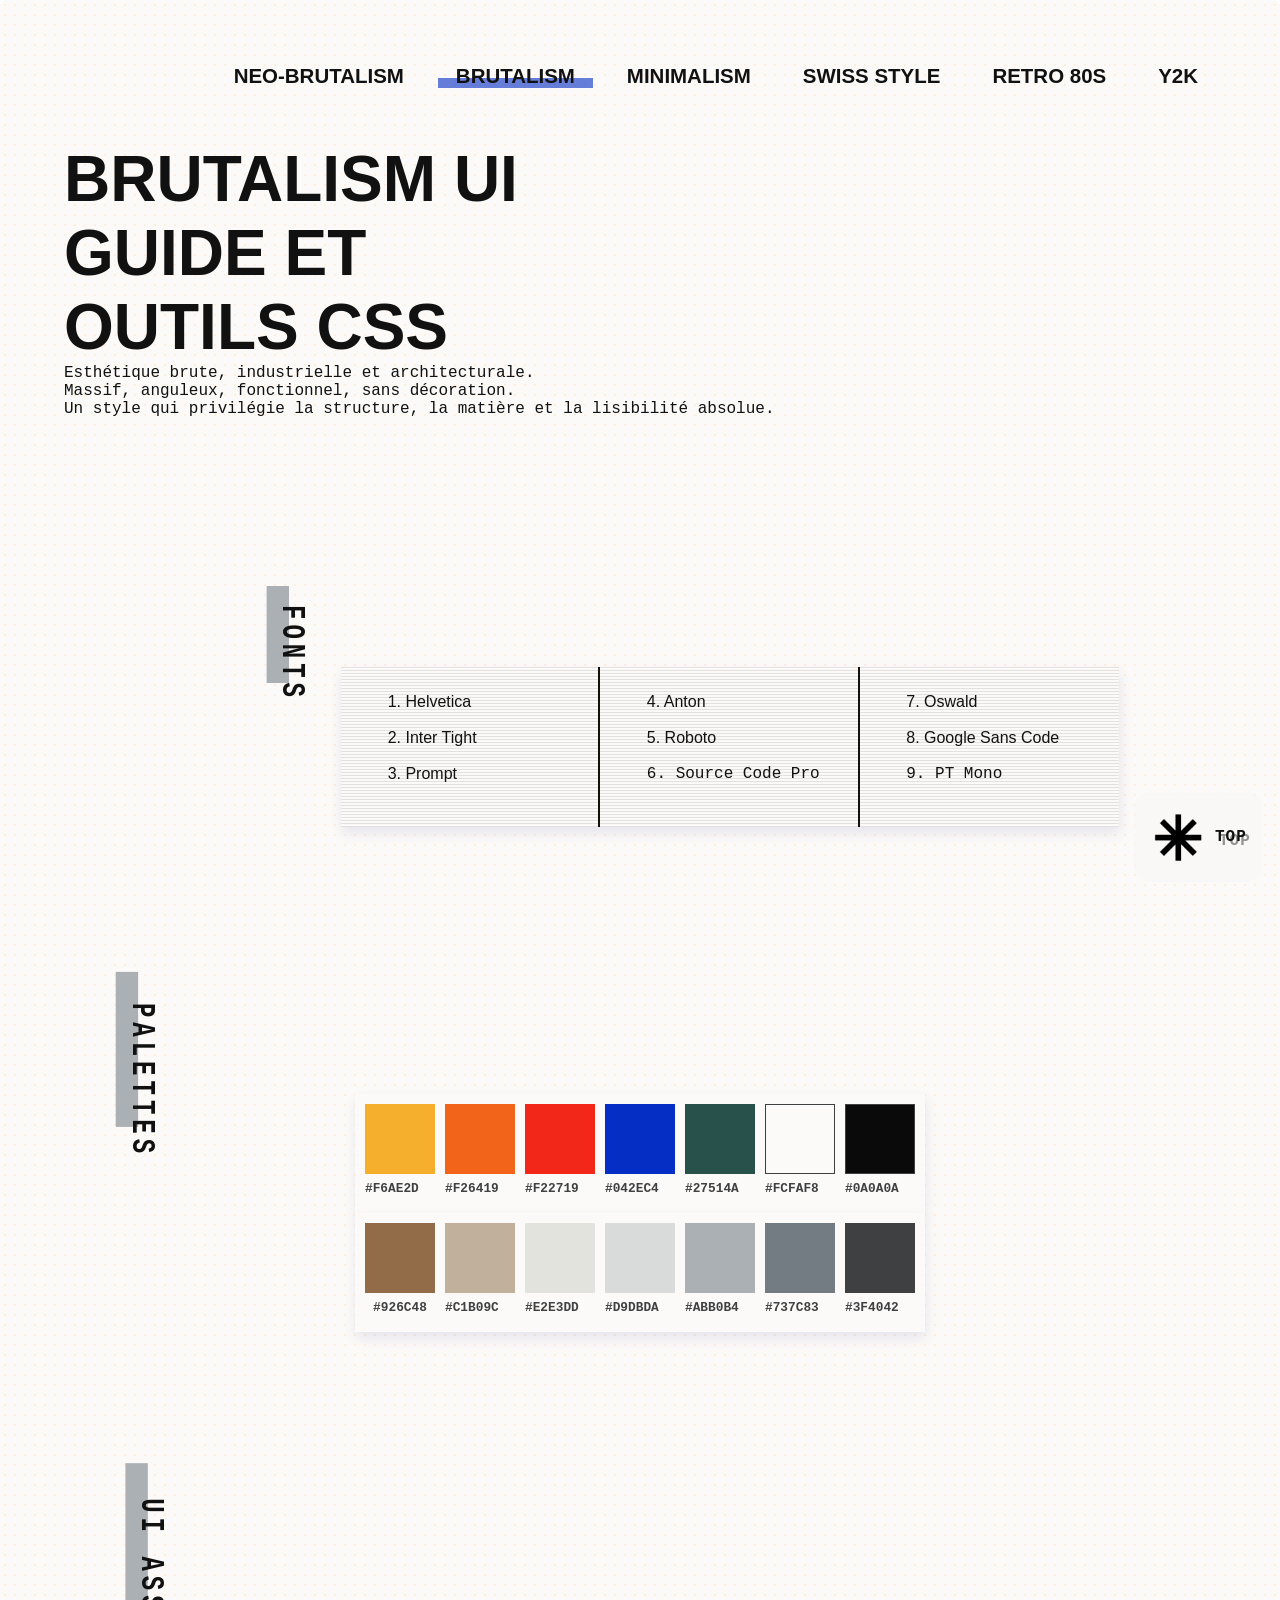
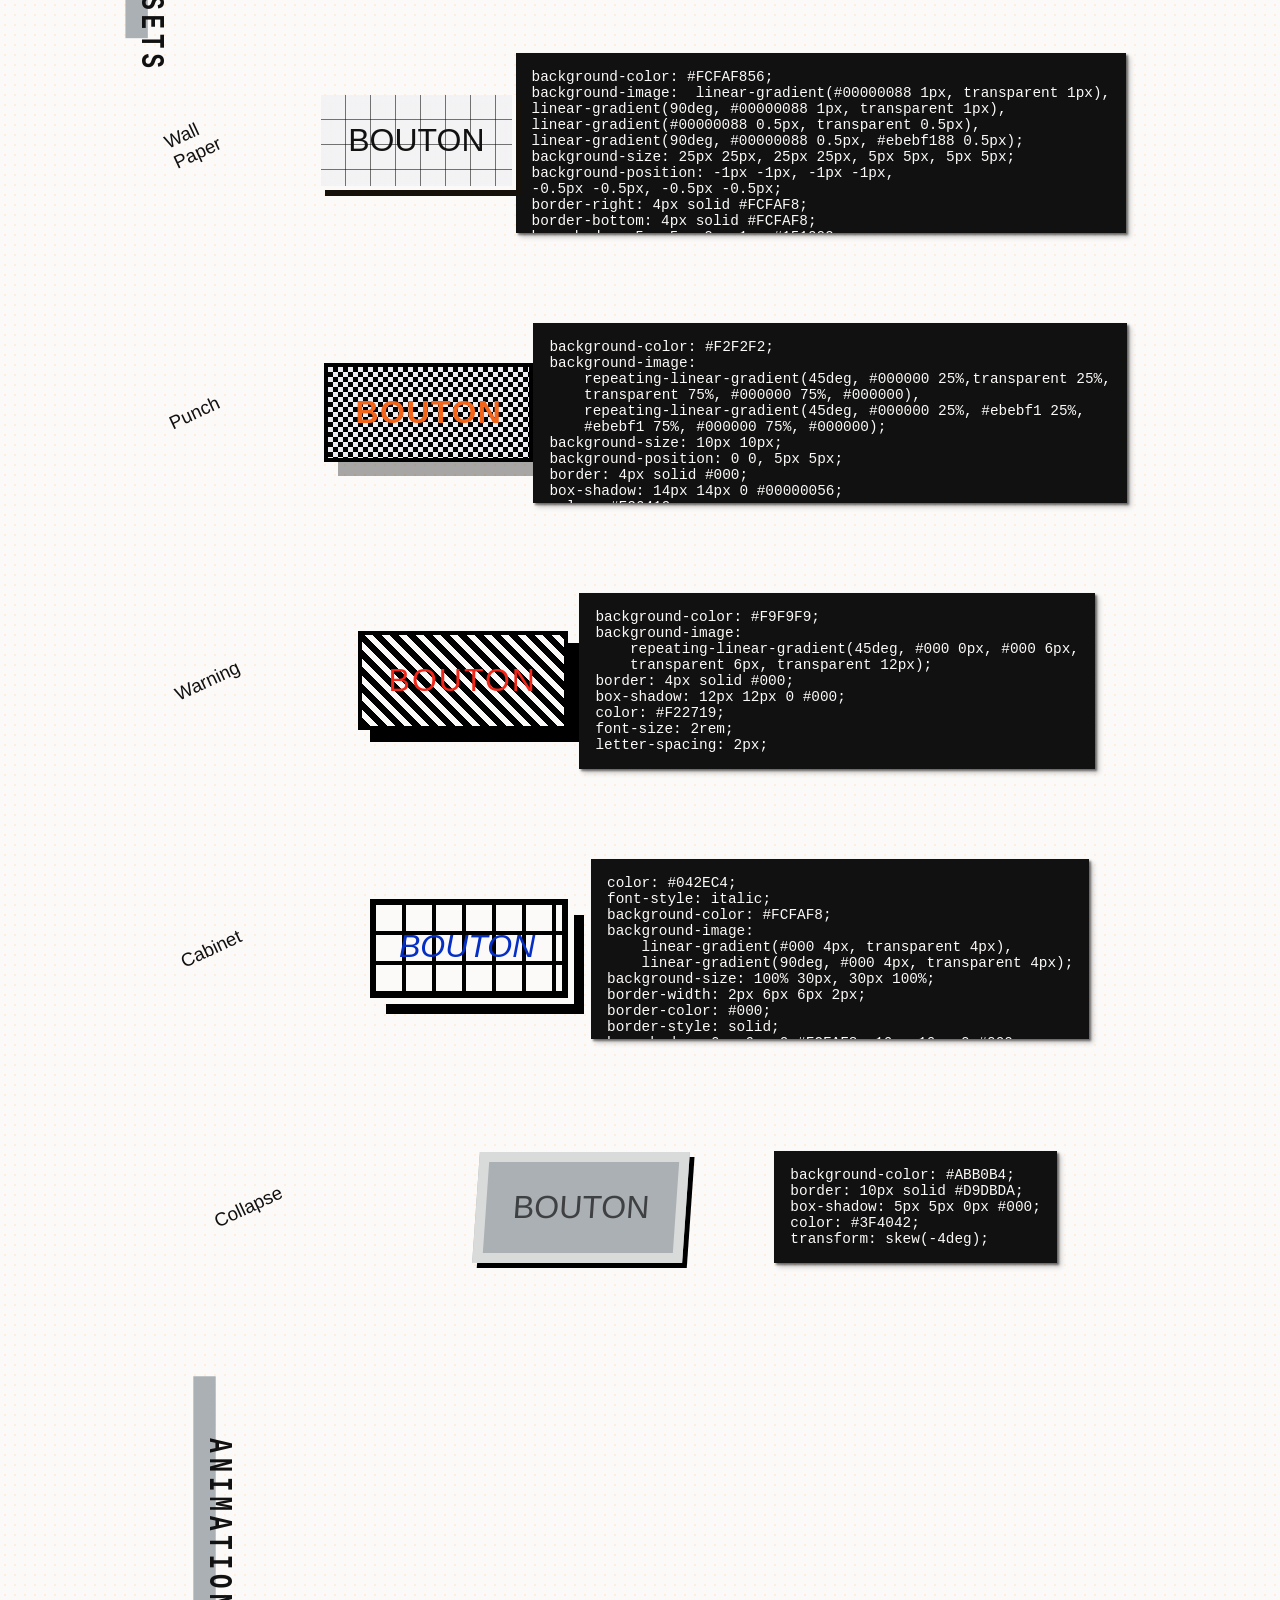
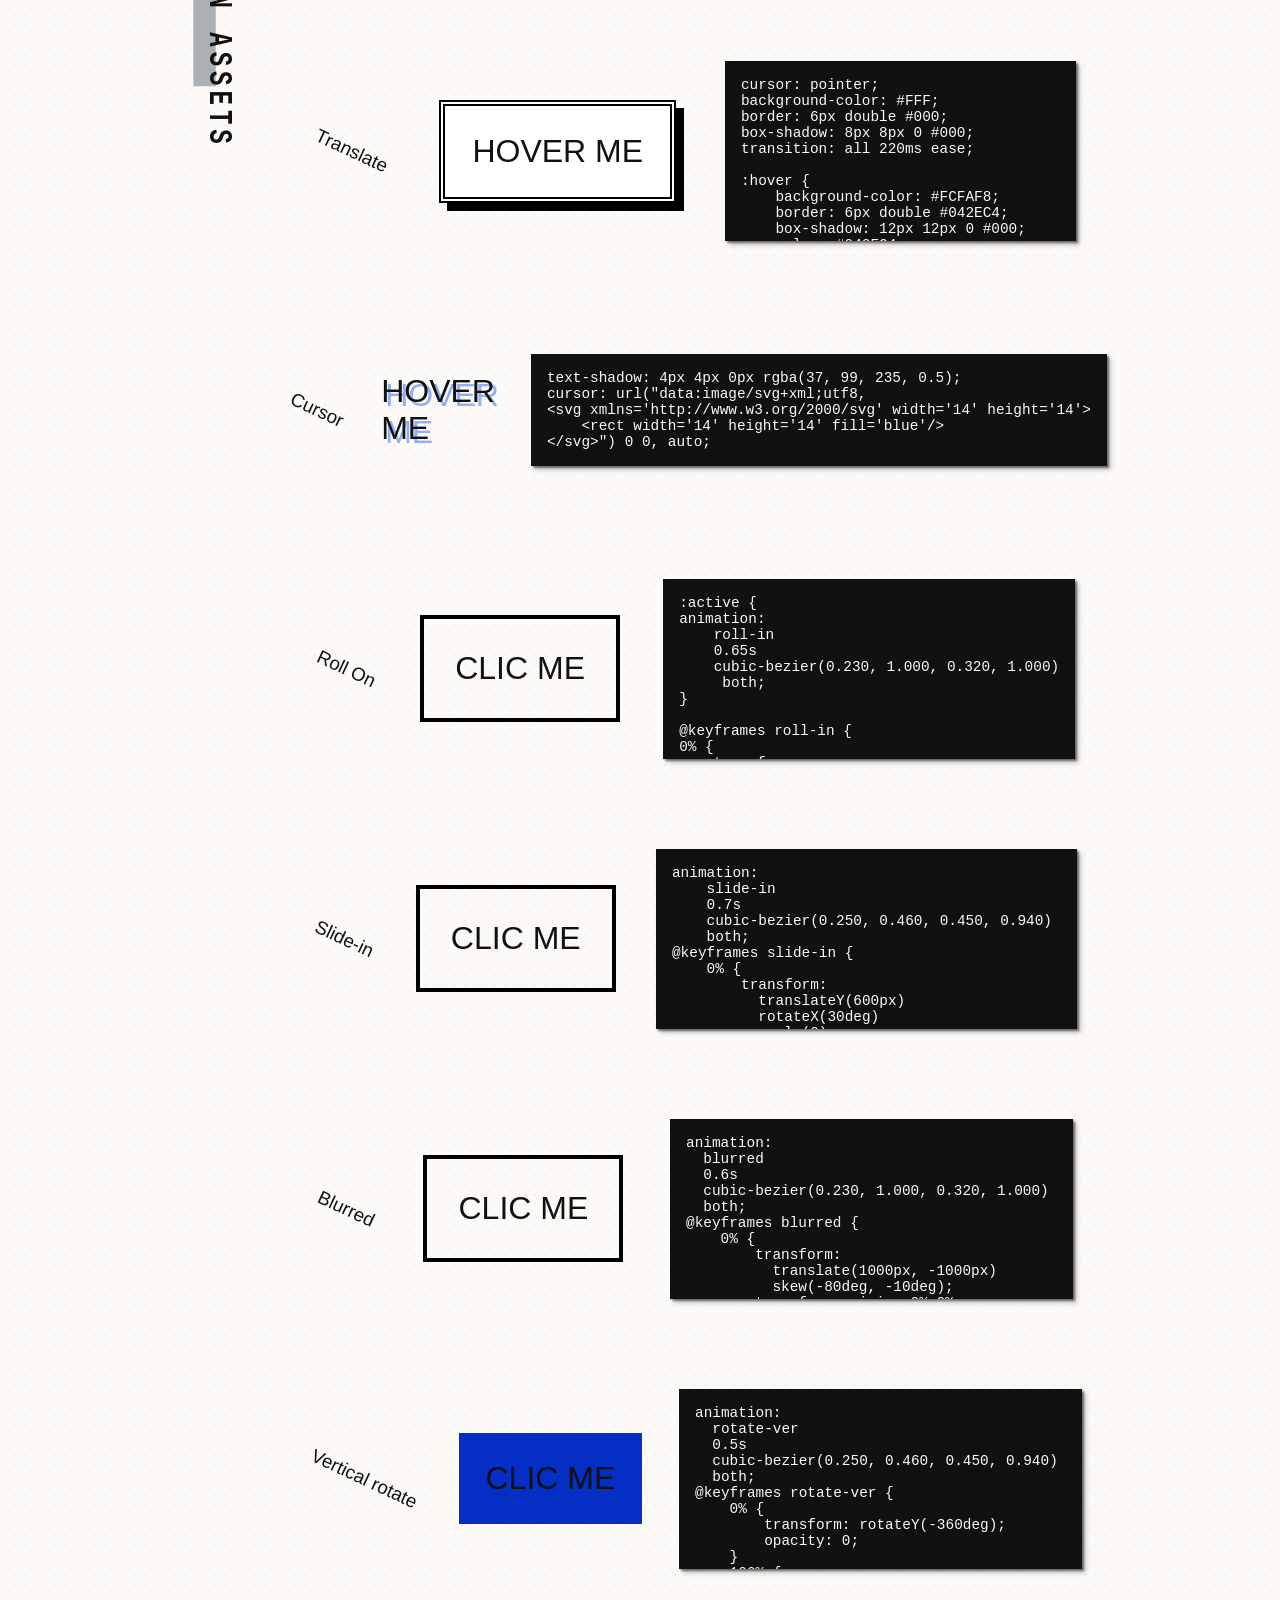
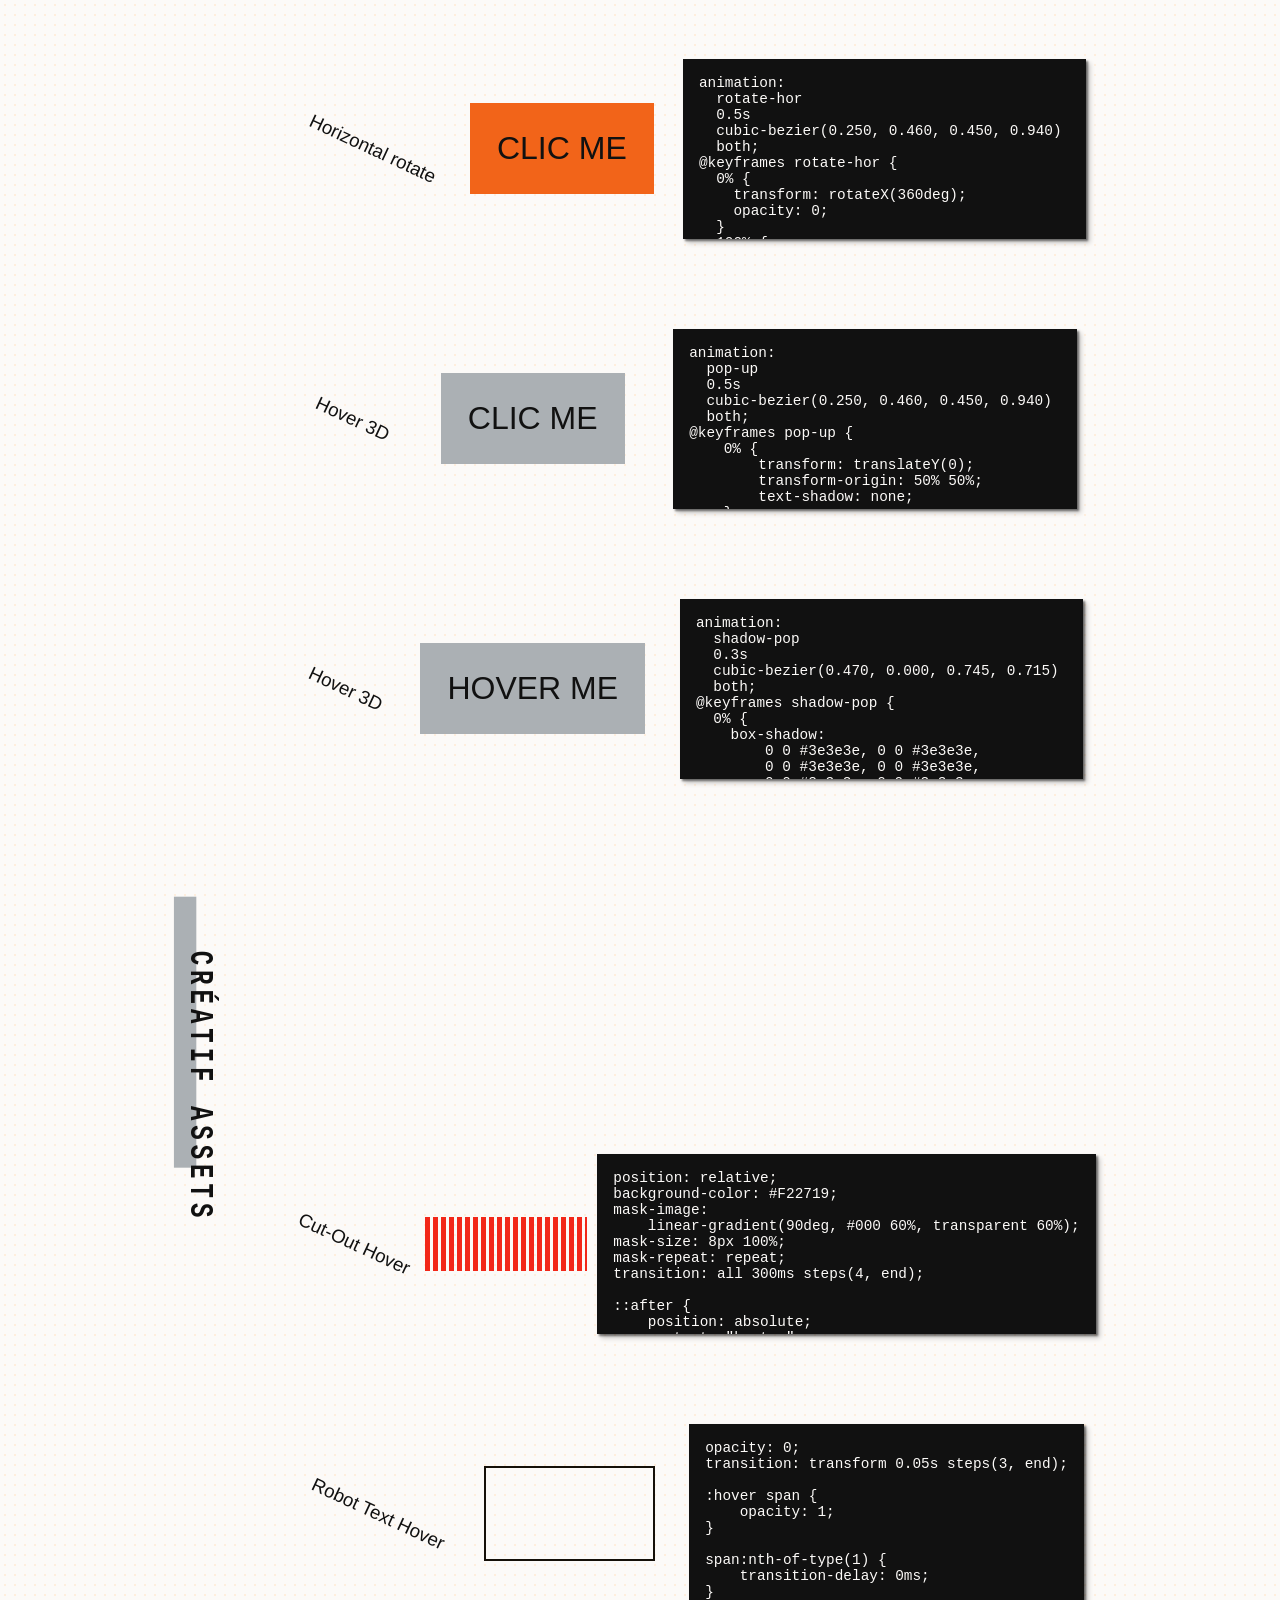
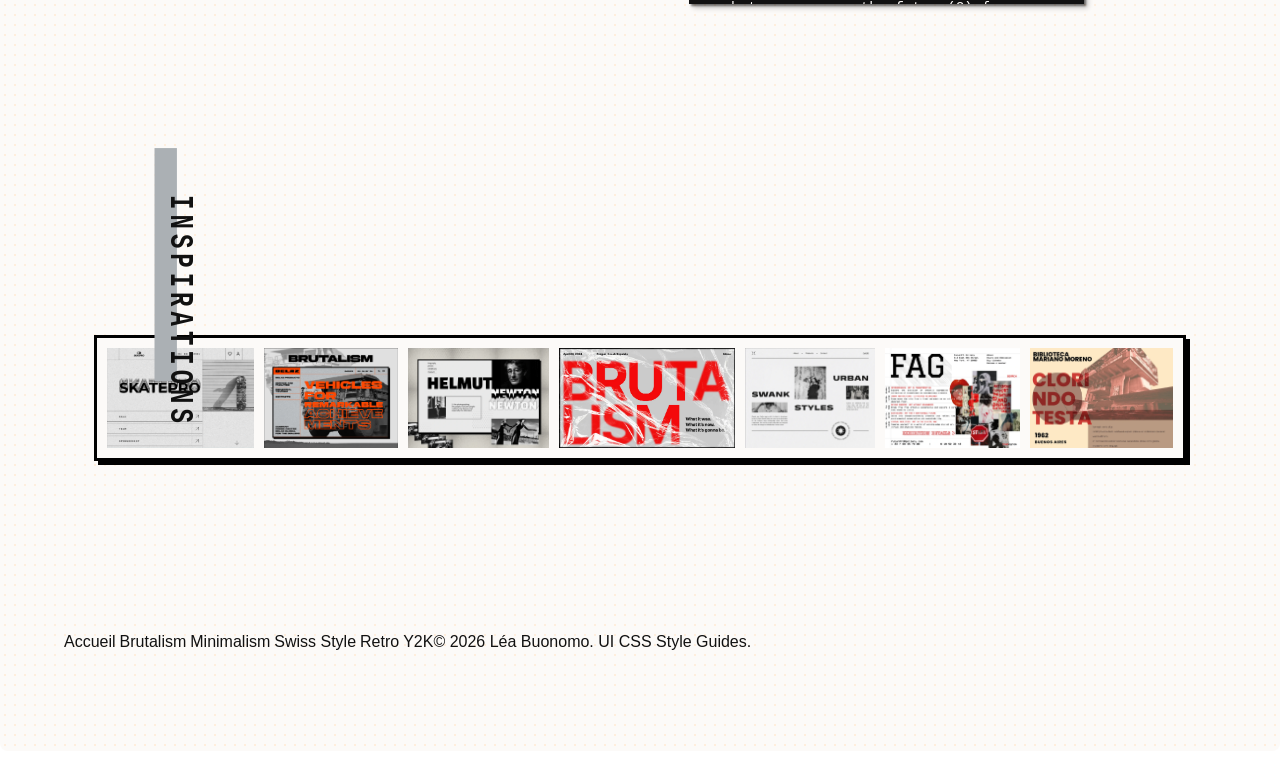
==== commit a9bbc0f4: "Add sitemap" ====
--- a/brutalism/brutalism.html
+++ b/brutalism/brutalism.html
@@ -22,7 +22,7 @@
         "@type": "WebPage",
         "name": "Brutalism Design Guide",
         "description": "Guide Brutalism pour webdesigners et developpeurs. Fonts massives, palettes industrielles, UI assets en CSS, animations brutales, motifs geometriques et section inspiration pour creer des interfaces brutes, structurees et impactantes.",
-        "url": ""
+        "url": "https://buonomolea.github.io/ui-css-style-guides/brutalism/brutalism.html"
     }
     </script>
 
@@ -592,7 +592,20 @@
             </section>
         </main>
         <footer class="footer" role="contentinfo">
-            <p class="footer-text">&copy; <script>document.write(new Date().getFullYear())</script> Léa Buonomo. Tous droits réservés.</p>
+            <nav class="footer-nav">
+                <a href="https://buonomolea.github.io/ui-css-style-guides/">Accueil</a>
+                <a href="https://buonomolea.github.io/ui-css-style-guides/brutalism/brutalism.html">Brutalism</a>
+                <a href="https://buonomolea.github.io/ui-css-style-guides/minimalism/minimalism.html">Minimalism</a>
+                <a href="https://buonomolea.github.io/ui-css-style-guides/swissStyle/swissStyle.html">Swiss Style</a>
+                <a href="https://buonomolea.github.io/ui-css-style-guides/retro/retro.html">Retro</a>
+                <a href="https://buonomolea.github.io/ui-css-style-guides/y2k/y2k.html">Y2K</a>
+            </nav>
+
+            <p class="footer-text">
+                &copy; <script>document.write(new Date().getFullYear())</script>
+                <a href="https://github.com/BuonomoLea" target="_blank" rel="noopener">Léa Buonomo</a>.
+                UI CSS Style Guides.
+            </p> 
         </footer>
     </div>
 </body>
